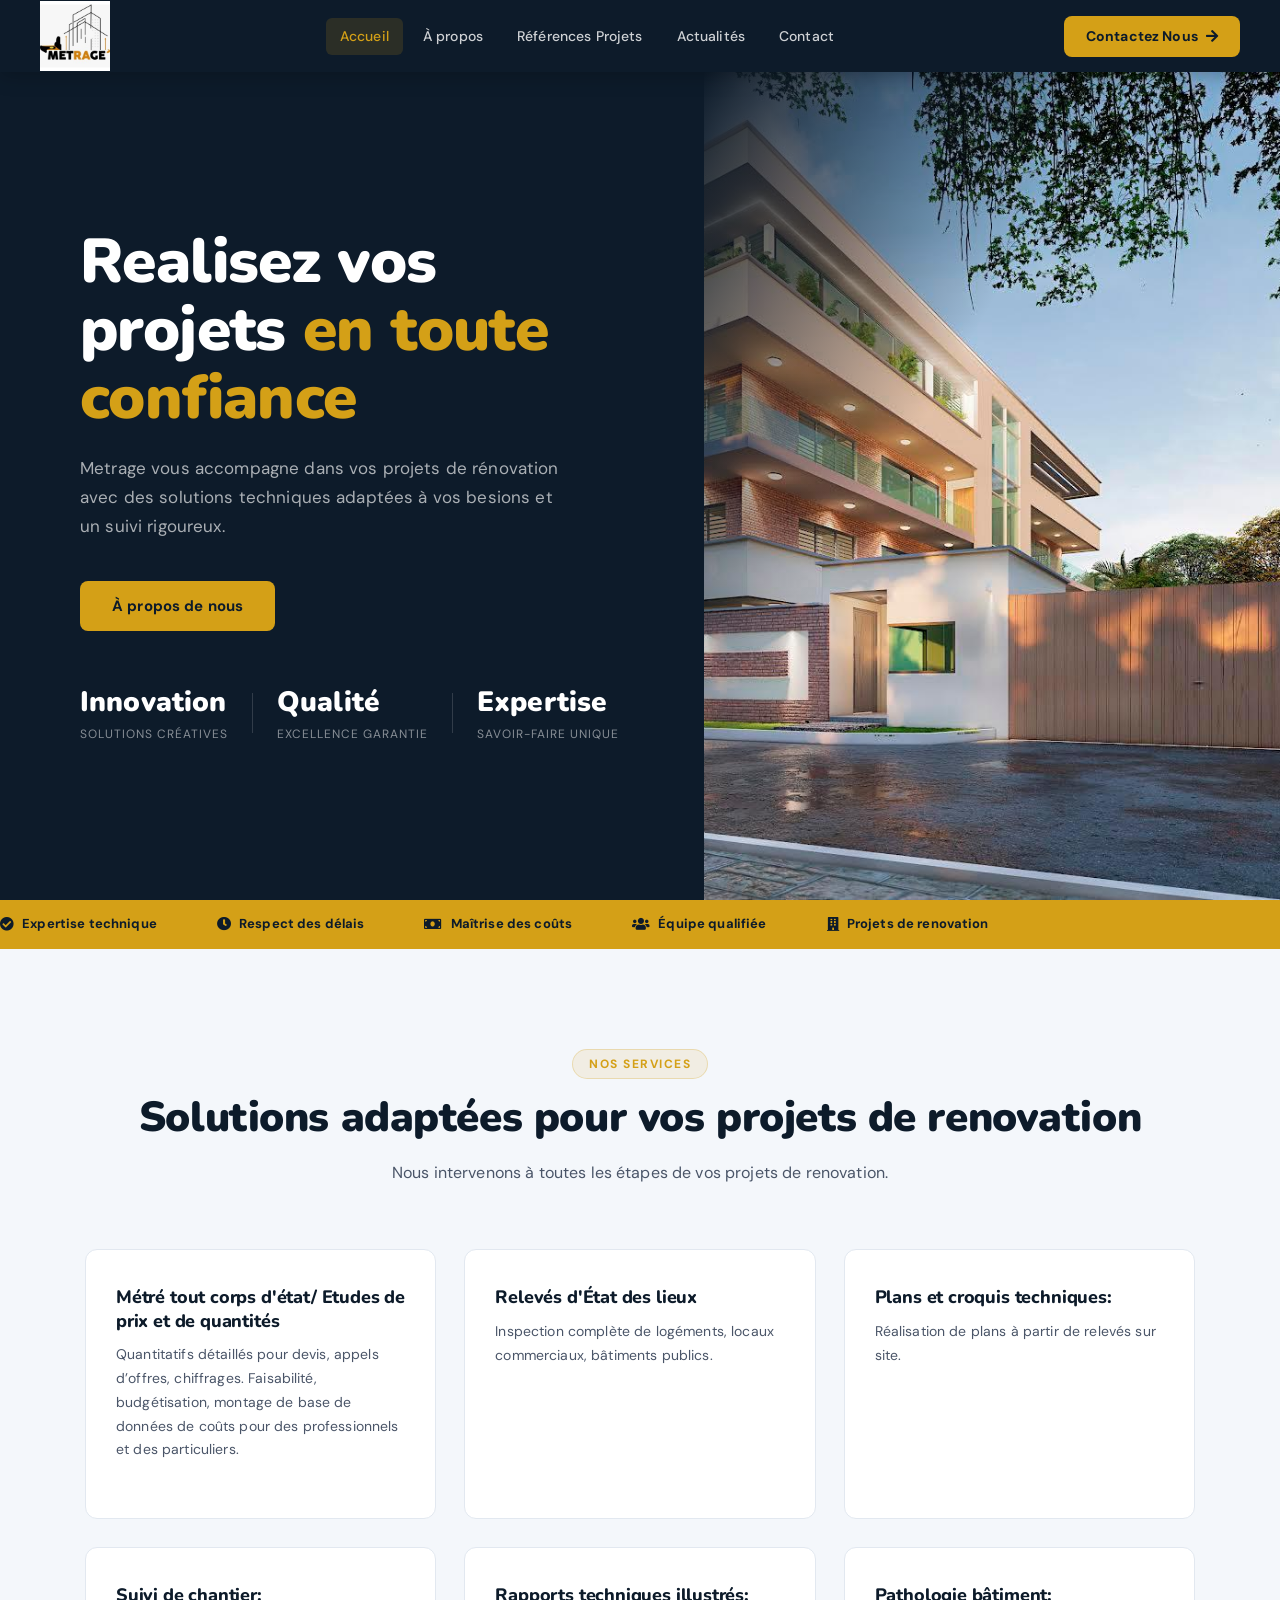
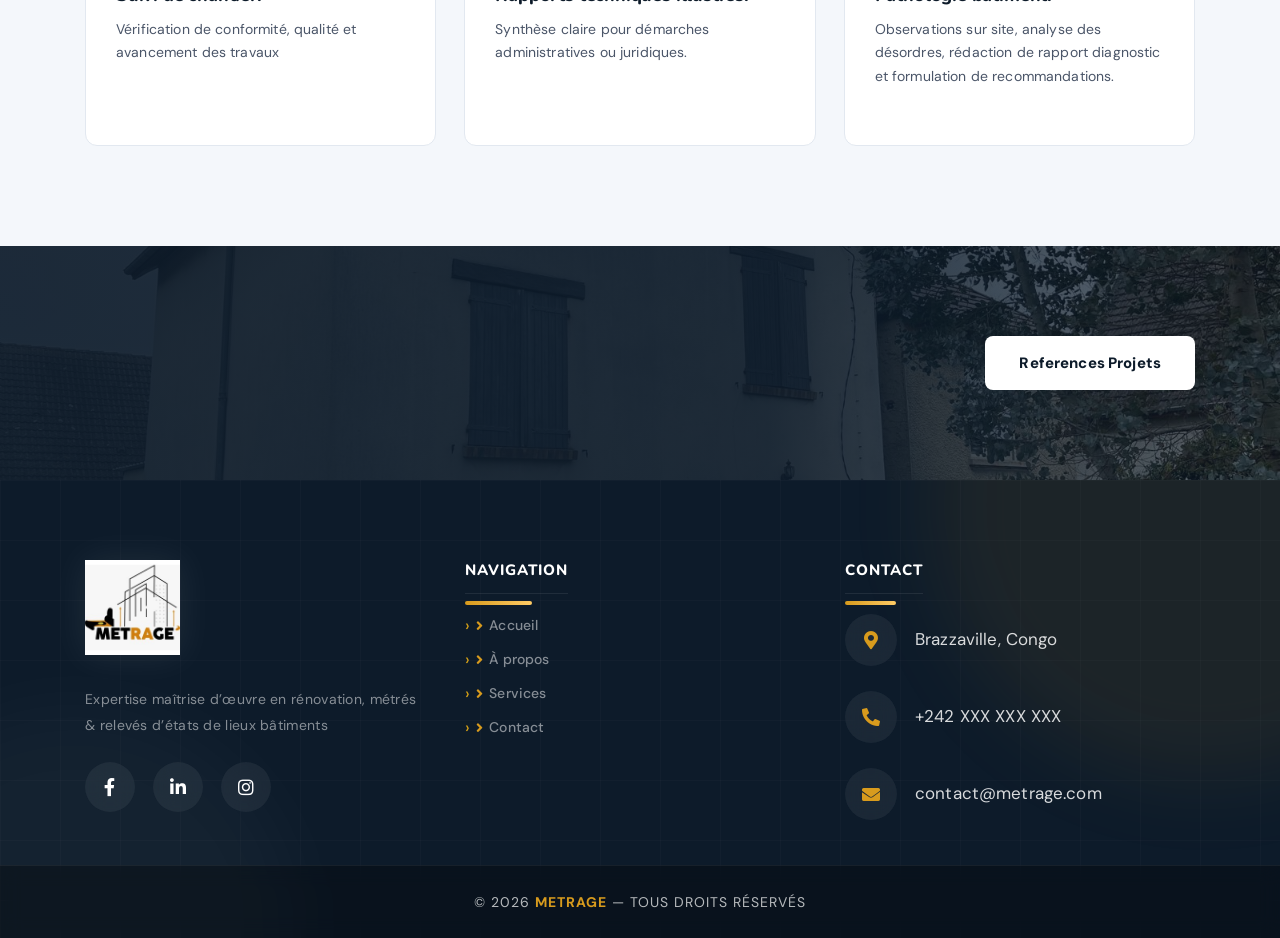
==== index.html @ 5f2d33ec "Version12" ====
<!DOCTYPE html>
<html lang="fr">

<head>
    <meta charset="UTF-8">
    <meta name="description" content="Metrage - Cabinet d'étude BTP spécialisé en construction, métrage et suivi de chantier">
    <meta http-equiv="X-UA-Compatible" content="IE=edge">
    <meta name="viewport" content="width=device-width, initial-scale=1, shrink-to-fit=no">

    <title>Metrage</title>

    <link rel="icon" href="img/bg-img/img7.jpg">
    <link rel="stylesheet" href="style.css">
    <link rel="stylesheet" href="css/custom-override.css">
    <link rel="stylesheet" href="https://cdnjs.cloudflare.com/ajax/libs/font-awesome/5.15.4/css/all.min.css">
</head>

<body>



<header class="ve-header" id="ve-sticky">
    <div class="container-fluid ve-nav-wrap">

       <div class="ve-logo">
            <a href="index.html">
                <img src="img/bg-img/img7.jpg" alt="Metrage Logo" class="ve-logo-img">
            </a>
        </div>

        <nav class="ve-nav">
            <ul>
                <li><a href="index.html" class="active">Accueil</a></li>
                 <li><a href="about.html" >À propos</a></li>
                <li><a href="#">Références Projets</a></li>
                <li><a href="post.html">Actualités</a></li>
                <li><a href="contact.html">Contact</a></li>
            </ul>
        </nav>

        <div class="ve-nav-cta">
            <a href="contact.html" class="ve-cta-btn">Contactez Nous <i class="fa fa-arrow-right"></i></a>
        </div>

        <button class="ve-toggler" id="ve-toggle">
            <span></span><span></span><span></span>
        </button>
    </div>

    <div class="ve-mobile-menu" id="ve-mobile-menu">
        <ul>
            <li><a href="index.html">Accueil</a></li>
            <li><a href="about.html">Entreprise</a></li>
            <!-- <li><a href="services.html">Services</a></li> -->
            <li><a href="#">Références Projets</a></li>
            <li><a href="post.html">Actualités</a></li>
            <li><a href="contact.html">Contact</a></li>
        </ul>
    </div>
</header>

<section class="ve-hero">
    <div class="ve-hero-left">
        <!-- <span class="ve-hero-badge">Plus de 10 ans d’expérience &nbsp;·&nbsp; Projets réalisés avec succès</span> -->
        <h1>Realisez vos projets <span class="ve-highlight">en toute confiance</span></h1>
        <p>Metrage vous accompagne dans vos projets de rénovation avec des solutions techniques adaptées à vos besions et un suivi rigoureux.</p>
        <div class="ve-hero-btns">
            <a href="about.html" class="ve-btn-primary">À propos de nous</a>
            <!-- <a href="about.html" class="ve-btn-ghost">En savoir plus</a> -->
        </div>

        <div class="ve-hero-stats">
            <div class="ve-stat">
                <strong>Innovation</strong>
                <span>Solutions créatives</span>
            </div>
            <div class="ve-stat-divider"></div>
            <div class="ve-stat">
                <strong>Qualité</strong>
                <span>Excellence garantie</span>
            </div>
            <div class="ve-stat-divider"></div>
            <div class="ve-stat">
                <strong>Expertise</strong>
                <span>Savoir-faire unique</span>
            </div>
        </div>
    </div>

    <div class="ve-hero-right">
        <div class="ve-hero-img-main bg-img" style="background-image:url(img/bg-img/img6.jpeg);"></div>
        <!-- <div class="ve-hero-img-accent bg-img" style="background-image:url(img/bg-img/3.jpg);"></div> -->

        <!-- <div class="ve-float-card">
            <i class="fa fa-building"></i>
            <div>
                <strong>+120</strong>
                <span>Chantiers suivis</span>
            </div>
        </div> -->
    </div>
</section>

<div class="ve-trust-bar">
    <div class="ve-trust-inner">
        <span><i class="fa fa-check-circle"></i> Expertise technique</span>
        <span><i class="fa fa-clock-o"></i> Respect des délais</span>
        <span><i class="fa fa-money"></i> Maîtrise des coûts</span>
        <span><i class="fa fa-users"></i> Équipe qualifiée</span>
        <span><i class="fa fa-building"></i> Projets de renovation</span>
        <!-- <span><i class="fa fa-globe"></i> Interventions</span> -->
    </div>
</div>

<section class="ve-section ve-services-section">
    <div class="container">
        <div class="ve-section-header text-center">
            <span class="ve-section-tag">Nos services</span>
            <h2>Solutions adaptées pour vos projets de renovation</h2>
            <p>Nous intervenons à toutes les étapes de vos projets de renovation.</p>
        </div>

        <div class="ve-services-grid">
            <div class="ve-service-card">
                <h4>Métré tout corps d'état/ Etudes de prix et de quantités</h4>
                <p>Quantitatifs détaillés pour devis, appels 
                    d’offres, chiffrages. Faisabilité, budgétisation, montage de 
                    base  de  données  de  coûts  pour  des 
                    professionnels et des particuliers.
                </p>
            </div>
            <div class="ve-service-card">
                <h4>Relevés d'État des lieux</h4>
                <p>Inspection complète de logéments, locaux commerciaux, bâtiments publics.</p>
            </div>
            <div class="ve-service-card">
                <h4>Plans et croquis techniques:</h4>
                <p>Réalisation de plans à partir de relevés sur site.</p>
            </div>
            <div class="ve-service-card">
                <h4>Suivi de chantier:</h4>
                <p>Vérification  de  conformité,  qualité  et avancement des travaux</p>
            </div>
            <div class="ve-service-card">
                <h4>Rapports techniques illustrés:</h4>
                <p>Synthèse claire pour démarches administratives ou juridiques.</p>
            </div>
            <div class="ve-service-card">
                <h4>Pathologie bâtiment:</h4>
                <p>Observations sur site,  analyse des désordres, rédaction de rapport diagnostic et formulation de recommandations.</p>
            </div>
        </div>
    </div>
</section>

<section class="ve-cta-banner bg-img" style="background-image:url(img/bg-img/img5.jpeg);">
    <div class="ve-cta-overlay"></div>
    <div class="container ve-cta-content">
        <div class="row align-items-center">
            <div class="col-12 col-lg-8">
                <!-- <h2>Un projet de construction ou rénovation ?</h2>
                <p>Contactez Metrage pour une étude personnalisée.</p> -->
            </div>
            <div class="col-12 col-lg-4 text-lg-right">
                <a href="#" class="ve-btn-white">References Projets</a>
            </div>
        </div>
    </div>
</section>

<footer class="ve-footer">

    <!-- Decorative Background -->
    <div class="ve-footer-overlay"></div>

    <div class="container">

        <div class="row align-items-start gy-5">

            <!-- LEFT -->
            <div class="col-12 col-lg-4">

                <div class="ve-footer-brand">

                    <img src="img/bg-img/img7.jpg"
                         alt="Metrage Logo"
                         class="ve-footer-logo">

                    <p class="ve-footer-desc">
                        Expertise maîtrise d’œuvre en rénovation, métrés & relevés d’états de lieux bâtiments
                    </p>

                    <div class="ve-social-icons">

                        <a href="https://www.facebook.com/share/1J43cvgSAT/" class="ve-social-icon">
                            <i class="fab fa-facebook-f"></i>
                        </a>

                        <a href="https://www.linkedin.com/company/crealtech/" class="ve-social-icon">
                            <i class="fab fa-linkedin-in"></i>
                        </a>

                        <a href="https://www.instagram.com/metrage_25?igsh=MWU5b2g5MmFzOXdlbw%3D%3D&utm_source=qr" class="ve-social-icon">
                            <i class="fab fa-instagram"></i>
                        </a>

                    </div>

                </div>

            </div>

            <!-- CENTER -->
            <div class="col-12 col-lg-4">

                <h4 class="ve-footer-title">
                    Navigation
                </h4>

                <ul class="ve-footer-links">

                    <li>
                        <a href="index.html">
                            <i class="fas fa-angle-right"></i>
                            Accueil
                        </a>
                    </li>

                    <li>
                        <a href="about.html">
                            <i class="fas fa-angle-right"></i>
                            À propos
                        </a>
                    </li>

                    <li>
                        <a href="services.html">
                            <i class="fas fa-angle-right"></i>
                            Services
                        </a>
                    </li>

                    <li>
                        <a href="contact.html">
                            <i class="fas fa-angle-right"></i>
                            Contact
                        </a>
                    </li>

                </ul>

            </div>

            <!-- RIGHT -->
            <div class="col-12 col-lg-4">

                <h4 class="ve-footer-title">
                    Contact
                </h4>

                <ul class="ve-contact-list">

                    <li>
                        <div class="ve-contact-icon">
                            <i class="fas fa-map-marker-alt"></i>
                        </div>

                        <span>
                            Brazzaville, Congo
                        </span>
                    </li>

                    <li>
                        <div class="ve-contact-icon">
                            <i class="fas fa-phone-alt"></i>
                        </div>

                        <span>
                            +242 XXX XXX XXX
                        </span>
                    </li>

                    <li>
                        <div class="ve-contact-icon">
                            <i class="fas fa-envelope"></i>
                        </div>

                        <span>
                            contact@metrage.com
                        </span>
                    </li>

                </ul>

            </div>

        </div>

    </div>

    <!-- Bottom -->
    <div class="ve-footer-bottom">

        <div class="container">

            <p>
                © 2026 <span>METRAGE</span> — Tous droits réservés
            </p>

        </div>

    </div>

</footer>

<script src="js/jquery/jquery-2.2.4.min.js"></script>
<script src="js/bootstrap/popper.min.js"></script>
<script src="js/bootstrap/bootstrap.min.js"></script>
<script src="js/plugins/plugins.js"></script>
<script src="js/active.js"></script>
<script src="js/vaultedge.js"></script>

</body>
</html>
---- style.css ----
/* [Core Stylesheet - 1.0] */
/* :: 1.0 Import Fonts */
@import url("https://fonts.googleapis.com/css2?family=Raleway:wght@300;400;500;600;700&family=Source+Sans+3:wght@300;400;600;700&display=swap");
/* :: 2.0 Import All CSS */
@import url(css/bootstrap.min.css);
@import url(css/classy-nav.css);
@import url(css/owl.carousel.min.css);
@import url(css/animate.css);
@import url(css/font-awesome.min.css);
@import url(css/credit-icon.css);
/* :: 3.0 Base CSS */
* {
  margin: 0;
  padding: 0; }

body {
  font-family: "Source Sans 3", sans-serif;
  font-size: 14px; }

h1,
h2,
h3,
h4,
h5,
h6 {
  font-family: "Raleway", sans-serif;
  color: #000000;
  line-height: 1.3;
  font-weight: 700; }

p {
  color: #838383;
  font-size: 15px;
  line-height: 2;
  font-weight: 400; }

a,
a:hover,
a:focus {
  -webkit-transition-duration: 500ms;
  transition-duration: 500ms;
  text-decoration: none;
  outline: 0 solid transparent;
  color: #000000;
  font-weight: 700;
  font-size: 16px; }

ul,
ol {
  margin: 0; }
  ul li,
  ol li {
    list-style: none; }

img {
  height: auto;
  max-width: 100%; }

/* :: 3.1.0 Spacing */
.mt-15 {
  margin-top: 15px !important; }

.mt-30 {
  margin-top: 30px !important; }

.mt-50 {
  margin-top: 50px !important; }

.mt-70 {
  margin-top: 70px !important; }

.mt-100 {
  margin-top: 100px !important; }

.mb-15 {
  margin-bottom: 15px !important; }

.mb-30 {
  margin-bottom: 30px !important; }

.mb-50 {
  margin-bottom: 50px !important; }

.mb-70 {
  margin-bottom: 70px !important; }

.mb-100 {
  margin-bottom: 100px !important; }

.ml-15 {
  margin-left: 15px !important; }

.ml-30 {
  margin-left: 30px !important; }

.ml-50 {
  margin-left: 50px !important; }

.mr-15 {
  margin-right: 15px !important; }

.mr-30 {
  margin-right: 30px !important; }

.mr-50 {
  margin-right: 50px !important; }

/* :: 3.2.0 Height */
.height-400 {
  height: 400px !important; }

.height-500 {
  height: 500px !important; }

.height-600 {
  height: 600px !important; }

.height-700 {
  height: 700px !important; }

.height-800 {
  height: 800px !important; }

/* :: 3.3.0 Section Padding */
.section-padding-100 {
  padding-top: 100px;
  padding-bottom: 100px; }

.section-padding-100-0 {
  padding-top: 100px;
  padding-bottom: 0; }

.section-padding-0-100 {
  padding-top: 0;
  padding-bottom: 100px; }

.section-padding-100-70 {
  padding-top: 100px;
  padding-bottom: 70px; }

/* :: 3.4.0 Preloader */
.preloader {
  background-color: #1b3a6b;
  width: 100%;
  height: 100%;
  position: fixed;
  top: 0;
  left: 0;
  right: 0;
  z-index: 99999; }
  .preloader .lds-ellipsis {
    display: inline-block;
    position: relative;
    width: 64px;
    height: 64px; }
    .preloader .lds-ellipsis div {
      position: absolute;
      top: 27px;
      width: 11px;
      height: 11px;
      border-radius: 50%;
      background: #0e9c7f;
      animation-timing-function: cubic-bezier(0, 1, 1, 0); }
      .preloader .lds-ellipsis div:nth-child(1) {
        left: 6px;
        -webkit-animation: lds-ellipsis1 0.6s infinite;
        animation: lds-ellipsis1 0.6s infinite; }
      .preloader .lds-ellipsis div:nth-child(2) {
        left: 6px;
        -webkit-animation: lds-ellipsis2 0.6s infinite;
        animation: lds-ellipsis2 0.6s infinite; }
      .preloader .lds-ellipsis div:nth-child(3) {
        left: 26px;
        -webkit-animation: lds-ellipsis2 0.6s infinite;
        animation: lds-ellipsis2 0.6s infinite; }
      .preloader .lds-ellipsis div:nth-child(4) {
        left: 45px;
        -webkit-animation: lds-ellipsis3 0.6s infinite;
        animation: lds-ellipsis3 0.6s infinite; }

@-webkit-keyframes lds-ellipsis1 {
  0% {
    -webkit-transform: scale(0);
    transform: scale(0); }
  100% {
    -webkit-transform: scale(1);
    transform: scale(1); } }
@keyframes lds-ellipsis1 {
  0% {
    -webkit-transform: scale(0);
    transform: scale(0); }
  100% {
    -webkit-transform: scale(1);
    transform: scale(1); } }
@-webkit-keyframes lds-ellipsis3 {
  0% {
    -webkit-transform: scale(1);
    transform: scale(1); }
  100% {
    -webkit-transform: scale(0);
    transform: scale(0); } }
@keyframes lds-ellipsis3 {
  0% {
    -webkit-transform: scale(1);
    transform: scale(1); }
  100% {
    -webkit-transform: scale(0);
    transform: scale(0); } }
@-webkit-keyframes lds-ellipsis2 {
  0% {
    -webkit-transform: translate(0, 0);
    transform: translate(0, 0); }
  100% {
    -webkit-transform: translate(19px, 0);
    transform: translate(19px, 0); } }
@keyframes lds-ellipsis2 {
  0% {
    -webkit-transform: translate(0, 0);
    transform: translate(0, 0); }
  100% {
    -webkit-transform: translate(19px, 0);
    transform: translate(19px, 0); } }
/* :: 3.5.0 Miscellaneous */
.jarallax {
  position: relative;
  z-index: 0; }

.jarallax > .jarallax-img {
  position: absolute;
  object-fit: cover;
  font-family: 'object-fit: cover;';
  top: 0;
  left: 0;
  width: 100%;
  height: 100%;
  z-index: -1; }

.section-heading {
  position: relative;
  z-index: 1;
  margin-bottom: 30px; }
  .section-heading .line {
    width: 25px;
    height: 5px;
    border-radius: 3px;
    background-color: #0e9c7f;
    margin-bottom: 20px; }
  .section-heading p {
    font-size: 12px;
    margin-bottom: 0;
    letter-spacing: 2px;
    color: #a5a5a5;
    text-transform: uppercase; }
  .section-heading h2 {
    font-size: 36px;
    color: #212121;
    font-weight: 700;
    margin-bottom: 0; }
    @media only screen and (min-width: 992px) and (max-width: 1199px) {
      .section-heading h2 {
        font-size: 28px; } }
    @media only screen and (min-width: 768px) and (max-width: 991px) {
      .section-heading h2 {
        font-size: 24px; } }
    @media only screen and (max-width: 767px) {
      .section-heading h2 {
        font-size: 24px; } }
  .section-heading.white .line {
    background-color: #ffffff; }
  .section-heading.white p,
  .section-heading.white h2 {
    color: #ffffff; }
  .section-heading.text-center .line {
    margin-left: auto;
    margin-right: auto; }

.box-shadow {
  position: relative;
  z-index: 1; }
  .box-shadow:hover {
    box-shadow: 0 0 24px rgba(0, 0, 0, 0.2); }

.tooltip-inner {
  background-color: #0e9c7f;
  box-shadow: 0 0 24px rgba(0, 0, 0, 0.2); }

.tooltip .arrow::before {
  border-bottom-color: #0e9c7f; }

.bg-img {
  background-position: center center;
  background-size: cover;
  background-repeat: no-repeat; }

.bg-white {
  background-color: #ffffff !important; }

.bg-dark {
  background-color: #000000 !important; }

.bg-transparent {
  background-color: transparent !important; }

.bg-gray {
  background-color: #f5f7fa; }

.font-bold {
  font-weight: 700; }

.font-light {
  font-weight: 300; }

.bg-overlay {
  position: relative;
  z-index: 2;
  background-position: center center;
  background-size: cover; }
  .bg-overlay::after {
    background-color: rgba(0, 0, 0, 0.61);
    position: absolute;
    z-index: -1;
    top: 0;
    left: 0;
    width: 100%;
    height: 100%;
    content: ""; }

.bg-fixed {
  background-attachment: fixed !important; }

/* :: 3.6.0 ScrollUp */
#scrollUp {
  background-color: #1b3a6b;
  border-radius: 5px 0 0 5px;
  bottom: 70px;
  color: #ffffff;
  font-size: 10px;
  padding: 12px 0;
  height: 60px;
  line-height: 1.5;
  right: 0;
  text-align: center;
  width: 35px;
  -webkit-transition-duration: 500ms;
  transition-duration: 500ms;
  font-weight: 700;
  box-shadow: 0 1px 5px 2px rgba(0, 0, 0, 0.15);
  text-transform: uppercase; }
  #scrollUp i {
    font-size: 18px;
    display: block; }
  #scrollUp:hover {
    background-color: #0e9c7f;
    color: #ffffff; }

/* :: 3.7.0 Credit Button */
.credit-btn {
  -webkit-transition-duration: 500ms;
  transition-duration: 500ms;
  background-color: #0e9c7f;
  position: relative;
  z-index: 1;
  display: inline-block;
  min-width: 175px;
  height: 48px;
  color: #ffffff;
  border-radius: 5px;
  padding: 0 30px;
  font-size: 14px;
  line-height: 48px;
  font-weight: 700;
  text-transform: uppercase; }
  .credit-btn:hover, .credit-btn:focus {
    font-size: 14px;
    font-weight: 700;
    background-color: #1b3a6b;
    color: #ffffff; }
  .credit-btn.btn-2 {
    background-color: #1b3a6b;
    color: #ffffff; }
    .credit-btn.btn-2:hover, .credit-btn.btn-2:focus {
      background-color: #0e9c7f;
      color: #ffffff; }
  .credit-btn.btn-3 {
    background-color: transparent;
    color: #1b3a6b;
    border: 2px solid #1b3a6b;
    line-height: 44px; }
    .credit-btn.btn-3:hover, .credit-btn.btn-3:focus {
      border: 2px solid #1b3a6b;
      background-color: #1b3a6b;
      color: #ffffff; }

/* :: 4.0 Header Area CSS */
.header-area {
  position: relative;
  z-index: 1000;
  width: 100%; }
  .header-area .top-header-area {
    position: relative;
    z-index: 1;
    width: 100%;
    height: 80px;
    background-color: #eef1f7; }
    .header-area .top-header-area .top-contact-info {
      position: relative;
      z-index: 1; }
      .header-area .top-header-area .top-contact-info a {
        display: inline-block;
        color: #838383;
        font-size: 14px;
        margin-bottom: 0;
        display: -webkit-box;
        display: -ms-flexbox;
        display: flex;
        -webkit-box-align: center;
        -ms-flex-align: center;
        -ms-grid-row-align: center;
        align-items: center;
        font-weight: 600; }
        .header-area .top-header-area .top-contact-info a img {
          margin-right: 10px; }
        @media only screen and (max-width: 767px) {
          .header-area .top-header-area .top-contact-info a span {
            display: none; } }
        .header-area .top-header-area .top-contact-info a:first-child {
          margin-right: 30px; }
        .header-area .top-header-area .top-contact-info a:hover, .header-area .top-header-area .top-contact-info a:focus {
          color: #1b3a6b; }
        @media only screen and (min-width: 768px) and (max-width: 991px) {
          .header-area .top-header-area .top-contact-info a {
            font-size: 13px; } }
  .header-area .credit-main-menu {
    position: relative;
    width: 100%;
    z-index: 1;
    background-color: #0e9c7f; }
    .header-area .credit-main-menu::after {
      width: 50%;
      height: 100%;
      background-color: #1b3a6b;
      position: absolute;
      top: 0;
      left: 0;
      content: '';
      z-index: 1; }
    .header-area .credit-main-menu .classy-nav-container {
      background-color: transparent; }
    .header-area .credit-main-menu .classy-navbar {
      height: 85px;
      padding: 0;
      background-color: #1b3a6b; }
      @media only screen and (max-width: 767px) {
        .header-area .credit-main-menu .classy-navbar {
          height: 70px; } }
      .header-area .credit-main-menu .classy-navbar .classynav ul li a {
        font-weight: 600;
        text-transform: capitalize;
        font-size: 15px;
        padding: 0 15px;
        color: #ffffff; }
        .header-area .credit-main-menu .classy-navbar .classynav ul li a:hover, .header-area .credit-main-menu .classy-navbar .classynav ul li a:focus {
          color: #0e9c7f; }
        @media only screen and (min-width: 992px) and (max-width: 1199px) {
          .header-area .credit-main-menu .classy-navbar .classynav ul li a {
            font-size: 14px; } }
        @media only screen and (min-width: 768px) and (max-width: 991px) {
          .header-area .credit-main-menu .classy-navbar .classynav ul li a {
            color: #1b3a6b; } }
        @media only screen and (max-width: 767px) {
          .header-area .credit-main-menu .classy-navbar .classynav ul li a {
            color: #1b3a6b; } }
      .header-area .credit-main-menu .classy-navbar .classynav > ul > li:first-child a {
        padding-left: 0; }
        @media only screen and (min-width: 768px) and (max-width: 991px) {
          .header-area .credit-main-menu .classy-navbar .classynav > ul > li:first-child a {
            padding-left: 15px; } }
        @media only screen and (max-width: 767px) {
          .header-area .credit-main-menu .classy-navbar .classynav > ul > li:first-child a {
            padding-left: 15px; } }
      .header-area .credit-main-menu .classy-navbar .classynav ul li.megamenu-item > a::after,
      .header-area .credit-main-menu .classy-navbar .classynav ul li.has-down > a::after {
        color: #ffffff; }
        @media only screen and (min-width: 768px) and (max-width: 991px) {
          .header-area .credit-main-menu .classy-navbar .classynav ul li.megamenu-item > a::after,
          .header-area .credit-main-menu .classy-navbar .classynav ul li.has-down > a::after {
            color: #1b3a6b; } }
        @media only screen and (max-width: 767px) {
          .header-area .credit-main-menu .classy-navbar .classynav ul li.megamenu-item > a::after,
          .header-area .credit-main-menu .classy-navbar .classynav ul li.has-down > a::after {
            color: #1b3a6b; } }
      .header-area .credit-main-menu .classy-navbar .classynav ul li ul li a {
        color: #1b3a6b;
        font-size: 14px; }
      .header-area .credit-main-menu .classy-navbar .contact {
        position: relative;
        z-index: 1;
        padding-left: 50px;
        height: 100%;
        overflow-y: hidden;
        overflow-x: hidden; }
        .header-area .credit-main-menu .classy-navbar .contact::before {
          width: 100%;
          height: 200%;
          content: '';
          position: absolute;
          top: 42%;
          left: 0;
          z-index: -1;
          background-color: #0e9c7f;
          -webkit-transform: rotate(30deg);
          transform: rotate(30deg); }
        .header-area .credit-main-menu .classy-navbar .contact::after {
          width: 1000%;
          height: 100%;
          content: '';
          position: absolute;
          top: 0;
          left: 62px;
          z-index: -1;
          background-color: #0e9c7f; }
        .header-area .credit-main-menu .classy-navbar .contact a {
          display: inline-block;
          font-size: 24px;
          color: #1b3a6b;
          font-weight: 700;
          line-height: 85px; }
          .header-area .credit-main-menu .classy-navbar .contact a:hover {
            color: #ffffff; }
          @media only screen and (min-width: 992px) and (max-width: 1199px) {
            .header-area .credit-main-menu .classy-navbar .contact a {
              font-size: 20px; } }
          @media only screen and (min-width: 768px) and (max-width: 991px) {
            .header-area .credit-main-menu .classy-navbar .contact a {
              font-size: 18px; } }
          @media only screen and (max-width: 767px) {
            .header-area .credit-main-menu .classy-navbar .contact a {
              font-size: 14px;
              line-height: 70px; } }
  .header-area .is-sticky .credit-main-menu {
    box-shadow: 0 7px 40px 0 rgba(0, 0, 0, 0.3); }

/* :: 5.0 Hero Area CSS */
.hero-area {
  position: relative;
  z-index: 1; }
  .hero-area .owl-dots {
    display: -webkit-box;
    display: -ms-flexbox;
    display: flex;
    -webkit-box-pack: center;
    -ms-flex-pack: center;
    justify-content: center;
    position: absolute;
    width: 100%;
    z-index: 100;
    bottom: 30px;
    left: 0;
    right: 0; }
    .hero-area .owl-dots .owl-dot {
      width: 8px;
      height: 8px;
      background-color: #d2d2d2;
      border-radius: 50%;
      margin: 0 6px; }
      .hero-area .owl-dots .owl-dot.active {
        background-color: #0e9c7f; }
  .hero-area .owl-prev,
  .hero-area .owl-next {
    position: absolute;
    width: 46px;
    height: 46px;
    border-radius: 50%;
    top: 50%;
    margin-top: -23px;
    font-size: 18px;
    color: #ffffff;
    background-color: #1b3a6b;
    left: 20px;
    text-align: center;
    -webkit-transition-duration: 500ms;
    transition-duration: 500ms;
    line-height: 46px;
    opacity: 0;
    visibility: hidden; }
    @media only screen and (max-width: 767px) {
      .hero-area .owl-prev,
      .hero-area .owl-next {
        left: 10px; } }
    .hero-area .owl-prev:hover,
    .hero-area .owl-next:hover {
      background-color: #0e9c7f;
      color: #ffffff; }
  .hero-area .owl-next {
    left: auto;
    right: 20px; }
    @media only screen and (max-width: 767px) {
      .hero-area .owl-next {
        right: 10px; } }
  .hero-area:hover .owl-next,
  .hero-area:hover .owl-prev {
    opacity: 1;
    visibility: visible; }

.single-slide {
  position: relative;
  z-index: 99;
  width: 100%;
  height: 760px;
  background-color: #ffffff;
  overflow: hidden; }
  @media only screen and (min-width: 992px) and (max-width: 1199px) {
    .single-slide {
      height: 600px; } }
  @media only screen and (min-width: 768px) and (max-width: 991px) {
    .single-slide {
      height: 600px; } }
  @media only screen and (max-width: 767px) {
    .single-slide {
      height: 600px; } }
  .single-slide .slide-bg-img {
    position: absolute;
    width: 100%;
    height: 100%;
    z-index: -12;
    top: 0;
    left: 0;
    right: 0;
    bottom: 0;
    -webkit-animation: slide-bg linear 10000ms infinite;
    animation: slide-bg linear 10000ms infinite; }
  .single-slide .slide-du-indicator {
    position: absolute;
    z-index: 10;
    width: 0;
    height: 2px;
    background-color: #0e9c7f;
    left: 0;
    bottom: 0;
    -webkit-animation: slide-du-indicator linear 10000ms infinite;
    animation: slide-du-indicator linear 10000ms infinite; }
  .single-slide .welcome-text {
    position: relative;
    z-index: 1; }
    .single-slide .welcome-text h6 {
      font-size: 18px;
      font-weight: 400;
      color: #ffffff;
      margin-bottom: 15px; }
    .single-slide .welcome-text h2 {
      font-size: 70px;
      color: #ffffff;
      font-weight: 600;
      margin-bottom: 10px;
      text-transform: uppercase; }
      .single-slide .welcome-text h2 span {
        color: #0e9c7f; }
      @media only screen and (min-width: 992px) and (max-width: 1199px) {
        .single-slide .welcome-text h2 {
          font-size: 48px; } }
      @media only screen and (min-width: 768px) and (max-width: 991px) {
        .single-slide .welcome-text h2 {
          font-size: 42px; } }
      @media only screen and (max-width: 767px) {
        .single-slide .welcome-text h2 {
          font-size: 24px; } }
    .single-slide .welcome-text p {
      font-size: 16px;
      color: #ffffff; }

@-webkit-keyframes slide-du-indicator {
  0% {
    width: 0; }
  100% {
    width: 100%; } }
@keyframes slide-du-indicator {
  0% {
    width: 0; }
  100% {
    width: 100%; } }
@-webkit-keyframes slide-bg {
  0% {
    -webkit-transform: scale(1.3);
    transform: scale(1.3); }
  100% {
    -webkit-transform: scale(1);
    transform: scale(1); } }
@keyframes slide-bg {
  0% {
    -webkit-transform: scale(1.3);
    transform: scale(1.3); }
  100% {
    -webkit-transform: scale(1);
    transform: scale(1); } }
/* :: 6.0 Features Area CSS */
.single-features-area {
  position: relative;
  z-index: 1; }
  .single-features-area h6 {
    font-size: 18px;
    color: #6e6e6e;
    margin-bottom: 0;
    font-family: "Source Sans 3", sans-serif;
    font-weight: 600;
    line-height: 1.8; }
  .single-features-area img {
    margin-bottom: 15px; }
  .single-features-area h5 {
    font-size: 18px;
    margin-bottom: 0;
    -webkit-transition-duration: 500ms;
    transition-duration: 500ms; }
    @media only screen and (min-width: 992px) and (max-width: 1199px) {
      .single-features-area h5 {
        font-size: 15px; } }
  .single-features-area:hover h5 {
    color: #0e9c7f; }

/* :: 7.0 Special Feature CSS */
.special-feature-area {
  position: relative;
  z-index: 1; }
  .special-feature-area .special-feature-content {
    -webkit-box-flex: 0;
    -ms-flex: 0 0 50%;
    flex: 0 0 50%;
    max-width: 50%;
    width: 50%;
    background-color: #0e9c7f; }
    @media only screen and (max-width: 767px) {
      .special-feature-area .special-feature-content {
        -webkit-box-flex: 0;
        -ms-flex: 0 0 100%;
        flex: 0 0 100%;
        max-width: 100%;
        width: 100%; } }
    .special-feature-area .special-feature-content .feature-text {
      position: relative;
      z-index: 1;
      max-width: 555px;
      margin-left: auto;
      padding-right: 70px; }
      .special-feature-area .special-feature-content .feature-text h6 {
        color: #ffffff;
        line-height: 1.7;
        margin-bottom: 50px;
        font-weight: 600; }
        @media only screen and (min-width: 768px) and (max-width: 991px) {
          .special-feature-area .special-feature-content .feature-text h6 {
            font-size: 14px; } }
        @media only screen and (max-width: 767px) {
          .special-feature-area .special-feature-content .feature-text h6 {
            font-size: 14px; } }
      @media only screen and (min-width: 992px) and (max-width: 1199px) {
        .special-feature-area .special-feature-content .feature-text {
          max-width: 465px;
          padding-right: 40px; } }
      @media only screen and (min-width: 768px) and (max-width: 991px) {
        .special-feature-area .special-feature-content .feature-text {
          max-width: 350px;
          padding-right: 20px; } }
      @media only screen and (max-width: 767px) {
        .special-feature-area .special-feature-content .feature-text {
          max-width: 100%;
          padding-right: 15px;
          padding-left: 15px; } }
  .special-feature-area .special-feature-thumbnail {
    -webkit-box-flex: 0;
    -ms-flex: 0 0 50%;
    flex: 0 0 50%;
    max-width: 50%;
    width: 50%; }
    @media only screen and (max-width: 767px) {
      .special-feature-area .special-feature-thumbnail {
        -webkit-box-flex: 0;
        -ms-flex: 0 0 100%;
        flex: 0 0 100%;
        max-width: 100%;
        width: 100%;
        height: 250px; } }
  .special-feature-area.style-2 .special-feature-content {
    background-color: #1b3a6b; }
    .special-feature-area.style-2 .special-feature-content .feature-text {
      margin-left: 0;
      margin-right: auto;
      padding-right: 0;
      padding-left: 70px; }
      @media only screen and (min-width: 992px) and (max-width: 1199px) {
        .special-feature-area.style-2 .special-feature-content .feature-text {
          padding-left: 40px; } }
      @media only screen and (min-width: 768px) and (max-width: 991px) {
        .special-feature-area.style-2 .special-feature-content .feature-text {
          padding-left: 20px; } }
      @media only screen and (max-width: 767px) {
        .special-feature-area.style-2 .special-feature-content .feature-text {
          padding-left: 15px;
          padding-right: 15px; } }

/* :: 8.0 CTA Area CSS */
.cta-area {
  position: relative;
  z-index: 1; }
  .cta-area .cta-thumbnail {
    -webkit-box-flex: 0;
    -ms-flex: 0 0 50%;
    flex: 0 0 50%;
    max-width: 50%;
    width: 50%; }
    @media only screen and (min-width: 768px) and (max-width: 991px) {
      .cta-area .cta-thumbnail {
        -webkit-box-flex: 0;
        -ms-flex: 0 0 100%;
        flex: 0 0 100%;
        max-width: 100%;
        width: 100%;
        height: 400px; } }
    @media only screen and (max-width: 767px) {
      .cta-area .cta-thumbnail {
        -webkit-box-flex: 0;
        -ms-flex: 0 0 100%;
        flex: 0 0 100%;
        max-width: 100%;
        width: 100%;
        height: 280px; } }
  .cta-area .cta-content {
    position: relative;
    z-index: 1;
    padding: 100px 5%;
    -webkit-box-flex: 0;
    -ms-flex: 0 0 50%;
    flex: 0 0 50%;
    max-width: 50%;
    width: 50%;
    background-color: #0e9c7f; }
    @media only screen and (min-width: 768px) and (max-width: 991px) {
      .cta-area .cta-content {
        -webkit-box-flex: 0;
        -ms-flex: 0 0 100%;
        flex: 0 0 100%;
        max-width: 100%;
        width: 100%; } }
    @media only screen and (max-width: 767px) {
      .cta-area .cta-content {
        -webkit-box-flex: 0;
        -ms-flex: 0 0 100%;
        flex: 0 0 100%;
        max-width: 100%;
        width: 100%; } }
    .cta-area .cta-content h6 {
      color: #ffffff;
      font-weight: 600;
      font-family: "Source Sans 3", sans-serif;
      line-height: 1.8; }
    .cta-area .cta-content .single-skils-area .skills-text span {
      color: #ffffff;
      font-size: 18px;
      font-weight: 700; }
    .cta-area .cta-content .single-skils-area p {
      margin-bottom: 0;
      font-family: "Source Sans 3", sans-serif;
      letter-spacing: 2px;
      color: #ffffff;
      text-transform: uppercase; }

.cta-2-area {
  position: relative;
  z-index: 1;
  background-color: #1b3a6b;
  padding-top: 50px; }
  .cta-2-area .cta-content .cta-text {
    position: relative;
    z-index: 1;
    margin-bottom: 50px; }
    .cta-2-area .cta-content .cta-text h4 {
      color: #ffffff;
      font-family: "Source Sans 3", sans-serif;
      margin-bottom: 0;
      font-weight: 600; }
      @media only screen and (min-width: 768px) and (max-width: 991px) {
        .cta-2-area .cta-content .cta-text h4 {
          font-size: 18px; } }
    .cta-2-area .cta-content .cta-text p {
      color: #ffffff;
      font-size: 14px;
      margin-bottom: 0; }
    @media only screen and (max-width: 767px) {
      .cta-2-area .cta-content .cta-text {
        -webkit-box-flex: 0;
        -ms-flex: 0 0 100%;
        flex: 0 0 100%;
        max-width: 100%;
        width: 100%; } }
  .cta-2-area .cta-content .cta-btn {
    position: relative;
    z-index: 1;
    margin-bottom: 50px; }
    @media only screen and (max-width: 767px) {
      .cta-2-area .cta-content .cta-btn {
        -webkit-box-flex: 0;
        -ms-flex: 0 0 100%;
        flex: 0 0 100%;
        max-width: 100%;
        width: 100%; } }

.contact--area .section-heading h2,
.news--area .section-heading h2 {
  font-size: 24px; }

.news--area {
  position: relative;
  z-index: 1; }

.single-news-area {
  position: relative;
  z-index: 1;
  margin-bottom: 15px; }
  .single-news-area:last-child {
    margin-bottom: 0; }
  .single-news-area .news-thumbnail {
    -webkit-box-flex: 0;
    -ms-flex: 0 0 37%;
    flex: 0 0 37%;
    max-width: 37%;
    width: 37%; }
  .single-news-area .news-content {
    -webkit-box-flex: 0;
    -ms-flex: 0 0 63%;
    flex: 0 0 63%;
    max-width: 63%;
    width: 63%;
    padding-left: 15px; }
    .single-news-area .news-content span {
      font-size: 10px;
      color: #ffffff;
      background-color: #0e9c7f;
      padding: 3px 15px;
      border-radius: 30px;
      display: inline-block;
      margin-bottom: 5px; }
    .single-news-area .news-content a {
      display: block;
      font-weight: 400;
      font-size: 16px;
      margin-bottom: 0; }
      .single-news-area .news-content a:hover, .single-news-area .news-content a:focus {
        color: #0e9c7f; }
    .single-news-area .news-content .news-meta a {
      position: relative;
      z-index: 1;
      display: inline-block;
      font-size: 12px;
      color: #838383;
      font-weight: 600;
      margin-bottom: 0;
      line-height: 1; }
      .single-news-area .news-content .news-meta a img {
        margin-right: 5px; }
      .single-news-area .news-content .news-meta a:last-child {
        margin-left: 31px; }
        .single-news-area .news-content .news-meta a:last-child::after {
          content: '|';
          position: absolute;
          top: 0;
          left: -20px;
          z-index: 1; }
      .single-news-area .news-content .news-meta a:hover, .single-news-area .news-content .news-meta a:focus {
        color: #0e9c7f; }
      @media only screen and (min-width: 992px) and (max-width: 1199px) {
        .single-news-area .news-content .news-meta a {
          font-size: 10px; } }
      @media only screen and (max-width: 767px) {
        .single-news-area .news-content .news-meta a {
          font-size: 10px; } }

.contact--area {
  position: relative;
  z-index: 1; }
  .contact--area .contact-content {
    padding: 55px 45px;
    background-color: #ffffff;
    border: 1px solid #afbace; }
    @media only screen and (min-width: 992px) and (max-width: 1199px) {
      .contact--area .contact-content {
        padding: 30px; } }
    @media only screen and (max-width: 767px) {
      .contact--area .contact-content {
        padding: 20px; } }
    .contact--area .contact-content .single-contact-content {
      position: relative;
      z-index: 1;
      margin-bottom: 45px; }
      .contact--area .contact-content .single-contact-content:last-child {
        margin-bottom: 0; }
      .contact--area .contact-content .single-contact-content .icon {
        -webkit-box-flex: 0;
        -ms-flex: 0 0 48px;
        flex: 0 0 48px;
        max-width: 48px;
        width: 48px;
        height: 48px;
        line-height: 48px;
        color: #ffffff;
        text-align: center;
        margin-right: 15px;
        background-color: #0e9c7f; }
      .contact--area .contact-content .single-contact-content .text p {
        font-weight: 600;
        color: #212121;
        margin-bottom: 0; }
        @media only screen and (min-width: 992px) and (max-width: 1199px) {
          .contact--area .contact-content .single-contact-content .text p {
            font-size: 12px; } }
        @media only screen and (max-width: 767px) {
          .contact--area .contact-content .single-contact-content .text p {
            font-size: 12px; } }
      .contact--area .contact-content .single-contact-content .text span {
        font-size: 11px;
        text-transform: uppercase;
        letter-spacing: 2px;
        color: #838383; }
  .contact--area.contact-page .contact-content {
    padding: 35px;
    border: none;
    background-color: #1b3a6b; }
    .contact--area.contact-page .contact-content h5 {
      color: #ffffff;
      font-weight: 600;
      font-size: 18px;
      margin-bottom: 35px; }
    .contact--area.contact-page .contact-content .single-contact-content .text p,
    .contact--area.contact-page .contact-content .single-contact-content .text span {
      color: #ffffff; }

/* :: 9.0 Newsletter Area CSS */
.newsletter-area {
  position: relative;
  z-index: 3; }
  .newsletter-area::after {
    content: '';
    position: absolute;
    width: 100%;
    height: 100%;
    top: 0;
    left: 0;
    background-color: rgba(0, 54, 121, 0.7);
    z-index: -1; }
  .newsletter-area .nl-content {
    position: relative;
    z-index: 1; }
    .newsletter-area .nl-content h2 {
      color: #ffffff;
      margin-bottom: 25px;
      display: block;
      font-weight: 400;
      font-size: 30px; }
      @media only screen and (max-width: 767px) {
        .newsletter-area .nl-content h2 {
          font-size: 18px; } }
    .newsletter-area .nl-content form {
      width: 100%;
      position: relative;
      z-index: 1;
      margin-bottom: 30px; }
      .newsletter-area .nl-content form input {
        width: 100%;
        height: 45px;
        background-color: #ffffff;
        border-radius: 30px;
        border: none;
        font-size: 12px;
        font-style: italic;
        padding: 0 20px; }
      .newsletter-area .nl-content form button {
        -webkit-transition-duration: 500ms;
        transition-duration: 500ms;
        position: absolute;
        width: 130px;
        height: 45px;
        background-color: #0e9c7f;
        border: none;
        border-radius: 0 30px 30px 0;
        top: 0;
        right: 0;
        font-weight: 700;
        font-size: 14px;
        color: #ffffff;
        text-align: center;
        cursor: pointer;
        z-index: 20; }
        .newsletter-area .nl-content form button:hover {
          background-color: #1b3a6b; }
        .newsletter-area .nl-content form button:focus {
          outline: none;
          box-shadow: none; }
        @media only screen and (max-width: 767px) {
          .newsletter-area .nl-content form button {
            width: 100px; } }
    .newsletter-area .nl-content p {
      font-size: 12px;
      color: #ffffff;
      margin-bottom: 0; }

/* :: 10.0 Team Member Area CSS */
.single-team-member-area {
  position: relative;
  z-index: 1;
  text-align: center; }
  .single-team-member-area .team-thumb {
    -webkit-transition-duration: 500ms;
    transition-duration: 500ms;
    position: relative;
    z-index: 1;
    width: 180px;
    border-radius: 50%;
    margin: 0 auto 40px;
    height: 180px; }
    .single-team-member-area .team-thumb::after {
      -webkit-transition-duration: 500ms;
      transition-duration: 500ms;
      content: '';
      width: 100%;
      height: 100%;
      background-color: transparent;
      border: 8px solid #1b3a6b;
      top: 0;
      left: 0;
      position: absolute;
      z-index: 100;
      border-radius: 50%;
      opacity: 0;
      visibility: hidden; }
    .single-team-member-area .team-thumb img {
      border-radius: 50%; }
    .single-team-member-area .team-thumb .view-more a {
      position: absolute;
      width: 62px;
      height: 62px;
      border-radius: 15px;
      background-color: #0e9c7f;
      text-align: center;
      bottom: -10px;
      right: 0;
      z-index: 300;
      color: #ffffff;
      line-height: 62px;
      font-size: 18px; }
      .single-team-member-area .team-thumb .view-more a:hover {
        background-color: #1b3a6b; }
    .single-team-member-area .team-thumb:hover {
      box-shadow: 0 0 50px 0 rgba(0, 0, 0, 0.2); }
      .single-team-member-area .team-thumb:hover::after {
        opacity: 1;
        visibility: visible; }
  .single-team-member-area .team-info {
    position: relative;
    z-index: 1; }
    .single-team-member-area .team-info h5 {
      -webkit-transition-duration: 500ms;
      transition-duration: 500ms;
      font-size: 18px;
      margin-bottom: 5px; }
    .single-team-member-area .team-info h6 {
      font-size: 14px;
      font-weight: 600;
      margin-bottom: 0;
      color: #6e6e6e; }
  .single-team-member-area:hover .team-info h5 {
    color: #0e9c7f; }

/* :: 11.0 Footer Area CSS */
.footer-area {
  position: relative;
  z-index: 1;
  background-color: #021c3c; }
  .footer-area .single-footer-widget {
    position: relative;
    z-index: 1; }
    .footer-area .single-footer-widget .widget-title {
      font-size: 18px;
      color: #0e9c7f;
      margin-bottom: 40px;
      font-weight: 400; }
    .footer-area .single-footer-widget ul li a {
      display: block;
      color: #ffffff;
      font-size: 14px;
      font-weight: 400;
      margin-bottom: 30px;
      position: relative;
      z-index: 1;
      padding-left: 23px; }
      .footer-area .single-footer-widget ul li a::before {
        content: '';
        width: 8px;
        height: 8px;
        top: 7px;
        left: 0;
        border-radius: 50%;
        background-color: #0e9c7f;
        position: absolute;
        z-index: 1; }
      .footer-area .single-footer-widget ul li a:hover, .footer-area .single-footer-widget ul li a:focus {
        color: #0e9c7f; }
    .footer-area .single-footer-widget ul li:last-child a {
      margin-bottom: 0; }
  .footer-area .copywrite-area {
    position: relative;
    z-index: 1;
    border-top: 1px solid #3c4450;
    padding: 30px 0; }
    .footer-area .copywrite-area .copywrite-text {
      font-size: 14px;
      margin-bottom: 0;
      color: #636b75;
      font-weight: 400; }
      @media only screen and (max-width: 767px) {
        .footer-area .copywrite-area .copywrite-text {
          margin-top: 30px; } }
      @media only screen and (min-width: 480px) and (max-width: 767px) {
        .footer-area .copywrite-area .copywrite-text {
          margin-top: 0; } }
      .footer-area .copywrite-area .copywrite-text a {
        color: #636b75;
        font-size: 14px;
        font-weight: 400; }
        .footer-area .copywrite-area .copywrite-text a:hover, .footer-area .copywrite-area .copywrite-text a:focus {
          color: #0e9c7f; }

/* :: 12.0 Blog Area CSS */
.breadcrumb-area {
  position: relative;
  z-index: 1;
  width: 100%;
  height: 255px; }
  @media only screen and (max-width: 767px) {
    .breadcrumb-area {
      height: 180px; } }
  .breadcrumb-area .breadcrumb-content h2 {
    color: #ffffff;
    font-size: 30px;
    text-transform: uppercase;
    display: block; }
    @media only screen and (max-width: 767px) {
      .breadcrumb-area .breadcrumb-content h2 {
        font-size: 24px; } }
  .breadcrumb-area .breadcrumb-content .breadcrumb {
    background-color: transparent;
    padding: 0;
    margin-bottom: 0; }
    .breadcrumb-area .breadcrumb-content .breadcrumb .breadcrumb-item::before {
      color: #ffffff; }
    .breadcrumb-area .breadcrumb-content .breadcrumb .breadcrumb-item.active {
      color: #0e9c7f;
      font-size: 16px;
      font-weight: 600; }
    .breadcrumb-area .breadcrumb-content .breadcrumb .breadcrumb-item a {
      font-size: 16px;
      color: #ffffff;
      font-weight: 600; }
      .breadcrumb-area .breadcrumb-content .breadcrumb .breadcrumb-item a:hover {
        color: #0e9c7f; }

.single-latest-news-area {
  position: relative;
  z-index: 1;
  margin-bottom: 20px; }
  .single-latest-news-area:last-child {
    margin-bottom: 0; }
  .single-latest-news-area .news-thumbnail {
    -webkit-box-flex: 0;
    -ms-flex: 0 0 25%;
    flex: 0 0 25%;
    max-width: 25%;
    width: 25%; }
  .single-latest-news-area .news-content {
    -webkit-box-flex: 0;
    -ms-flex: 0 0 75%;
    flex: 0 0 75%;
    max-width: 75%;
    width: 75%;
    padding-left: 10px; }
    .single-latest-news-area .news-content a {
      display: block;
      font-weight: 600;
      font-size: 14px;
      margin-bottom: 0;
      color: #ffffff; }
      .single-latest-news-area .news-content a:hover, .single-latest-news-area .news-content a:focus {
        color: #0e9c7f; }
    .single-latest-news-area .news-content .news-meta a {
      position: relative;
      z-index: 1;
      display: inline-block;
      font-size: 12px;
      color: #838383;
      font-weight: 600;
      margin-bottom: 0; }
      @media only screen and (min-width: 992px) and (max-width: 1199px) {
        .single-latest-news-area .news-content .news-meta a {
          font-size: 9px; } }
      .single-latest-news-area .news-content .news-meta a img {
        margin-right: 2px; }
      .single-latest-news-area .news-content .news-meta a:last-child {
        margin-left: 21px; }
        .single-latest-news-area .news-content .news-meta a:last-child::after {
          content: '|';
          position: absolute;
          top: 0;
          left: -15px;
          z-index: 1; }
      .single-latest-news-area .news-content .news-meta a:hover, .single-latest-news-area .news-content .news-meta a:focus {
        color: #0e9c7f; }

.single-blog-area {
  position: relative;
  z-index: 1; }
  .single-blog-area .blog-thumbnail {
    position: relative;
    z-index: 1;
    margin-bottom: 35px; }
    .single-blog-area .blog-thumbnail a {
      display: block; }
      .single-blog-area .blog-thumbnail a img {
        border-radius: 5px; }
  .single-blog-area .blog-content {
    position: relative;
    z-index: 1; }
    .single-blog-area .blog-content span {
      font-size: 10px;
      color: #ffffff;
      background-color: #0e9c7f;
      padding: 3px 15px;
      border-radius: 30px;
      display: inline-block;
      margin-bottom: 5px; }
    .single-blog-area .blog-content .post-title {
      display: block;
      font-weight: 600;
      font-size: 24px;
      margin-bottom: 0;
      color: #212121; }
      .single-blog-area .blog-content .post-title:hover, .single-blog-area .blog-content .post-title:focus {
        color: #0e9c7f; }
    .single-blog-area .blog-content .blog-meta {
      margin-bottom: 30px; }
      .single-blog-area .blog-content .blog-meta a {
        position: relative;
        z-index: 1;
        display: inline-block;
        font-size: 12px;
        color: #838383;
        font-weight: 600;
        margin-bottom: 0; }
        @media only screen and (min-width: 992px) and (max-width: 1199px) {
          .single-blog-area .blog-content .blog-meta a {
            font-size: 9px; } }
        .single-blog-area .blog-content .blog-meta a img {
          margin-right: 2px; }
        .single-blog-area .blog-content .blog-meta a:last-child {
          margin-left: 21px; }
          .single-blog-area .blog-content .blog-meta a:last-child::after {
            content: '|';
            position: absolute;
            top: 0;
            left: -15px;
            z-index: 1; }
        .single-blog-area .blog-content .blog-meta a:hover, .single-blog-area .blog-content .blog-meta a:focus {
          color: #0e9c7f; }
    .single-blog-area .blog-content p {
      margin-bottom: 0; }

.post-details-content {
  position: relative;
  z-index: 1; }
  .post-details-content img {
    border-radius: 5px;
    margin-bottom: 30px; }
  .post-details-content p {
    margin-bottom: 25px; }

.pagination {
  position: relative;
  z-index: 1; }
  .pagination .page-item .page-link {
    width: 40px;
    height: 40px;
    background-color: #ffffff;
    border-radius: 5px;
    line-height: 40px;
    font-weight: 600;
    font-size: 16px;
    color: #212121;
    padding: 0;
    border: none;
    text-align: center;
    margin-right: 2px; }
    .pagination .page-item .page-link:hover, .pagination .page-item .page-link:focus {
      color: #ffffff;
      background-color: #0e9c7f; }
  .pagination .page-item.active .page-link {
    color: #ffffff;
    background-color: #0e9c7f; }

.sidebar-area {
  position: relative;
  z-index: 1; }
  @media only screen and (min-width: 768px) and (max-width: 991px) {
    .sidebar-area {
      margin-top: 100px; } }
  @media only screen and (max-width: 767px) {
    .sidebar-area {
      margin-top: 100px; } }

.single-widget-area {
  position: relative;
  z-index: 1;
  margin-bottom: 50px; }
  .single-widget-area:last-child {
    margin-bottom: 0; }
  .single-widget-area .widget-heading {
    position: relative;
    z-index: 1;
    margin-bottom: 35px; }
    .single-widget-area .widget-heading .line {
      width: 30px;
      height: 8px;
      background-color: #0e9c7f;
      border-radius: 5px;
      display: block;
      margin-bottom: 15px; }
  .single-widget-area.search-widget {
    position: relative;
    z-index: 1; }
    .single-widget-area.search-widget form {
      position: relative;
      z-index: 1; }
      .single-widget-area.search-widget form input {
        width: 100%;
        height: 50px;
        border-radius: 5px;
        border: none;
        background-color: #f5f7fa;
        padding: 0 20px;
        font-size: 12px;
        font-style: italic; }
      .single-widget-area.search-widget form button {
        -webkit-transition-duration: 500ms;
        transition-duration: 500ms;
        position: absolute;
        width: 125px;
        height: 50px;
        border: none;
        top: 0;
        right: 0;
        z-index: 99;
        background-color: #1b3a6b;
        color: #0e9c7f;
        font-weight: 600;
        font-size: 14px;
        text-transform: uppercase;
        border-radius: 5px;
        cursor: pointer; }
        .single-widget-area.search-widget form button:hover {
          background-color: #0e9c7f;
          color: #1b3a6b; }
  .single-widget-area.cata-widget ul {
    padding-left: 35px; }
    .single-widget-area.cata-widget ul li a {
      display: block;
      font-size: 15px;
      padding: 7px 0;
      font-weight: 600;
      color: #1b3a6b; }
      .single-widget-area.cata-widget ul li a:hover, .single-widget-area.cata-widget ul li a:focus {
        color: #0e9c7f; }

.comment_area {
  border-bottom: 1px solid #eaeaea;
  padding-bottom: 50px; }
  .comment_area .comment-content .comment-author {
    -webkit-box-flex: 0;
    -ms-flex: 0 0 51px;
    flex: 0 0 51px;
    min-width: 51px;
    margin-right: 30px;
    height: 51px;
    border-radius: 50%; }
    @media only screen and (max-width: 767px) {
      .comment_area .comment-content .comment-author {
        margin-right: 15px; } }
    .comment_area .comment-content .comment-author img {
      border-radius: 50%; }
  .comment_area .comment-content .comment-meta {
    margin-bottom: 30px; }
    .comment_area .comment-content .comment-meta .post-author,
    .comment_area .comment-content .comment-meta .post-date,
    .comment_area .comment-content .comment-meta .reply {
      position: relative;
      z-index: 1;
      margin-bottom: 5px;
      display: inline-block;
      font-size: 14px;
      color: #212121;
      margin-right: 30px; }
      @media only screen and (max-width: 767px) {
        .comment_area .comment-content .comment-meta .post-author,
        .comment_area .comment-content .comment-meta .post-date,
        .comment_area .comment-content .comment-meta .reply {
          font-size: 12px;
          margin-right: 15px; } }
      .comment_area .comment-content .comment-meta .post-author::after,
      .comment_area .comment-content .comment-meta .post-date::after,
      .comment_area .comment-content .comment-meta .reply::after {
        position: absolute;
        top: 0;
        right: -16px;
        content: '|';
        z-index: 1; }
        @media only screen and (max-width: 767px) {
          .comment_area .comment-content .comment-meta .post-author::after,
          .comment_area .comment-content .comment-meta .post-date::after,
          .comment_area .comment-content .comment-meta .reply::after {
            right: -8px; } }
      .comment_area .comment-content .comment-meta .post-author:hover,
      .comment_area .comment-content .comment-meta .post-date:hover,
      .comment_area .comment-content .comment-meta .reply:hover {
        color: #1b3a6b; }
    .comment_area .comment-content .comment-meta .reply {
      margin-right: 0; }
      .comment_area .comment-content .comment-meta .reply::after {
        display: none; }
    .comment_area .comment-content .comment-meta p {
      margin-bottom: 15px;
      font-size: 14px;
      line-height: 2;
      font-weight: 500; }
  .comment_area .single_comment_area {
    margin-bottom: 30px; }
    .comment_area .single_comment_area:last-of-type {
      margin-bottom: 0; }
  .comment_area .children .single_comment_area {
    margin-left: 50px;
    margin-top: 30px; }

/* :: 13.0 Contact Area CSS */
.contact-advisor {
  position: relative;
  z-index: 1;
  background-color: #0e9c7f;
  padding: 35px; }
  .contact-advisor h5 {
    font-size: 18px;
    color: #ffffff;
    font-weight: 600;
    margin-bottom: 40px; }
  .contact-advisor .single-advisor {
    position: relative;
    z-index: 1;
    margin-bottom: 60px; }
    .contact-advisor .single-advisor:last-child {
      margin-bottom: 0; }
    .contact-advisor .single-advisor .advisor-img {
      -webkit-box-flex: 0;
      -ms-flex: 0 0 80px;
      flex: 0 0 80px;
      max-width: 80px;
      width: 80px;
      margin-right: 30px; }
    .contact-advisor .single-advisor .advisor-info h6 {
      color: #ffffff;
      margin-bottom: 5px;
      font-weight: 600; }
    .contact-advisor .single-advisor .advisor-info span {
      font-size: 12px;
      text-transform: capitalize;
      margin-bottom: 15px;
      display: block;
      color: #ffffff; }
    .contact-advisor .single-advisor .advisor-info p {
      font-size: 14px;
      margin-bottom: 0;
      line-height: 1;
      font-weight: 700;
      color: #ffffff; }

.contact-form-area .form-control {
  position: relative;
  z-index: 2;
  height: 54px;
  width: 100%;
  background-color: #f5f7fa;
  font-size: 12px;
  margin-bottom: 15px;
  border: none;
  border-radius: 5px;
  padding: 15px 30px;
  font-weight: 500;
  color: #aeaeae;
  -webkit-transition-duration: 500ms;
  transition-duration: 500ms; }
  .contact-form-area .form-control:focus {
    box-shadow: none; }
.contact-form-area textarea.form-control {
  height: 250px; }

.map-area {
  position: relative;
  z-index: 2;
  height: 960px; }
  @media only screen and (min-width: 768px) and (max-width: 991px) {
    .map-area {
      height: 1200px; } }
  @media only screen and (max-width: 767px) {
    .map-area {
      height: 1200px; } }
  .map-area iframe {
    width: 100%;
    height: 100%;
    border: none;
    margin-bottom: 0; }
  .map-area .contact---area {
    position: absolute;
    top: 50%;
    left: 0;
    width: 100%;
    -webkit-transform: translateY(-50%);
    transform: translateY(-50%); }
    .map-area .contact---area .contact-page {
      background-color: #1b3a6b;
      padding: 70px 45px; }
      @media only screen and (max-width: 767px) {
        .map-area .contact---area .contact-page {
          padding: 40px 30px; } }
      .map-area .contact---area .contact-page h4 {
        color: #ffffff;
        font-weight: 600; }

/* :: 14.0 Elements Area CSS */
.elements-title {
  position: relative;
  z-index: 1; }
  .elements-title .line {
    width: 30px;
    height: 8px;
    background-color: #0e9c7f;
    border-radius: 5px;
    display: block;
    margin-bottom: 15px; }
  .elements-title h2 {
    font-size: 24px;
    margin-bottom: 0; }

.single-service-area {
  position: relative;
  z-index: 1; }
  .single-service-area .icon {
    -webkit-transition-duration: 500ms;
    transition-duration: 500ms;
    -webkit-box-flex: 0;
    -ms-flex: 0 0 60px;
    flex: 0 0 60px;
    max-width: 60px;
    width: 60px;
    height: 60px;
    border-radius: 50%;
    background-color: #1b3a6b;
    text-align: center;
    margin-right: 20px;
    line-height: 60px;
    color: #ffffff;
    font-size: 30px; }
  .single-service-area .text h5 {
    -webkit-transition-duration: 500ms;
    transition-duration: 500ms;
    font-size: 18px; }
  .single-service-area .text p {
    margin-bottom: 0; }
  .single-service-area:hover .icon, .single-service-area:focus .icon {
    background-color: #0e9c7f; }
  .single-service-area:hover .text h5, .single-service-area:focus .text h5 {
    color: #0e9c7f; }

.single-cool-fact {
  position: relative;
  z-index: 1; }
  .single-cool-fact .scf-icon {
    position: relative;
    z-index: 1;
    -webkit-box-flex: 0;
    -ms-flex: 0 0 70px;
    flex: 0 0 70px;
    max-width: 70px;
    width: 70px; }
    .single-cool-fact .scf-icon i {
      color: #0e9c7f;
      font-size: 65px; }
    @media only screen and (min-width: 992px) and (max-width: 1199px) {
      .single-cool-fact .scf-icon {
        -webkit-box-flex: 0;
        -ms-flex: 0 0 40px;
        flex: 0 0 40px;
        max-width: 40px;
        width: 40px; }
        .single-cool-fact .scf-icon i {
          font-size: 40px; } }
  .single-cool-fact .scf-text h2 {
    font-size: 48px;
    margin-bottom: 10px;
    color: #212121;
    font-weight: 600; }
    @media only screen and (min-width: 992px) and (max-width: 1199px) {
      .single-cool-fact .scf-text h2 {
        font-size: 36px; } }
    @media only screen and (min-width: 768px) and (max-width: 991px) {
      .single-cool-fact .scf-text h2 {
        font-size: 30px; } }
    @media only screen and (max-width: 767px) {
      .single-cool-fact .scf-text h2 {
        font-size: 24px; } }
  .single-cool-fact .scf-text p {
    font-size: 12px;
    text-transform: uppercase;
    letter-spacing: 2px;
    margin-bottom: 0;
    color: #212121;
    line-height: 1; }
  .single-cool-fact.white .scf-icon i,
  .single-cool-fact.white .scf-text h2,
  .single-cool-fact.white .scf-text p {
    color: #ffffff; }

.single-accordion.panel {
  background-color: #ffffff;
  border: 0 solid transparent;
  border-radius: 4px;
  box-shadow: 0 0 0 transparent;
  margin-bottom: 15px; }
.single-accordion:last-of-type {
  margin-bottom: 0; }
.single-accordion h6 {
  margin-bottom: 0; }
  .single-accordion h6 a {
    font-family: "Source Sans 3", sans-serif;
    background-color: #1b3a6b;
    border-radius: 5px;
    color: #ffffff;
    display: block;
    margin: 0;
    padding: 20px 70px 20px 30px;
    position: relative;
    font-size: 16px;
    text-transform: capitalize;
    font-weight: 600; }
    .single-accordion h6 a span {
      background: transparent;
      -webkit-transition-duration: 500ms;
      transition-duration: 500ms;
      font-size: 10px;
      position: absolute;
      right: 0;
      text-align: center;
      top: 0;
      width: 58px;
      height: 100%;
      color: #ffffff;
      line-height: 58px; }
      .single-accordion h6 a span.accor-open {
        opacity: 0; }
    .single-accordion h6 a.collapsed {
      -webkit-transition-duration: 500ms;
      transition-duration: 500ms;
      background-color: #0e9c7f;
      color: #ffffff; }
.single-accordion .accordion-content {
  border-top: 0 solid transparent;
  box-shadow: none; }
  .single-accordion .accordion-content p {
    padding: 15px 15px 0;
    margin-bottom: 0; }

.single-skils-area {
  position: relative;
  z-index: 1;
  text-align: center; }
  .single-skils-area .circle {
    position: relative;
    z-index: 10;
    margin-bottom: 15px; }
  .single-skils-area .skills-text {
    position: absolute;
    top: 50%;
    left: 50%;
    text-align: center;
    -webkit-transform: translate(-50%, -50%);
    transform: translate(-50%, -50%); }
    .single-skils-area .skills-text span {
      font-size: 18px;
      color: #212121;
      font-weight: 600; }
  .single-skils-area p {
    margin-bottom: 0;
    font-family: "Source Sans 3", sans-serif;
    letter-spacing: 2px;
    color: #212121;
    text-transform: uppercase; }

.credit-tabs-content {
  position: relative;
  z-index: 1; }
  .credit-tabs-content .nav-tabs {
    border-bottom: none;
    margin-bottom: 15px; }
    .credit-tabs-content .nav-tabs .nav-link {
      background-color: #f5f7fa;
      padding: 0 20px;
      height: 50px;
      line-height: 50px;
      color: #212121;
      margin: 0 2px;
      border-radius: 5px;
      font-size: 16px;
      font-weight: 600; }
      @media only screen and (min-width: 992px) and (max-width: 1199px) {
        .credit-tabs-content .nav-tabs .nav-link {
          padding: 0 15px;
          font-size: 14px; } }
      @media only screen and (min-width: 768px) and (max-width: 991px) {
        .credit-tabs-content .nav-tabs .nav-link {
          padding: 0 15px;
          font-size: 14px; } }
      @media only screen and (max-width: 767px) {
        .credit-tabs-content .nav-tabs .nav-link {
          padding: 0 15px;
          font-size: 14px; } }
      .credit-tabs-content .nav-tabs .nav-link.active {
        background-color: #1b3a6b;
        color: #ffffff; }
  .credit-tabs-content .credit-tab-text {
    position: relative;
    z-index: 1;
    padding-top: 10px; }
    .credit-tabs-content .credit-tab-text p {
      margin-bottom: 0; }
  .credit-tabs-content .tab-content h6 {
    font-size: 18px; }

.single-icons {
  position: relative;
  z-index: 1;
  background-color: #1b3a6b;
  border-radius: 5px;
  text-align: center;
  padding: 50px 20px; }
  .single-icons i {
    font-size: 50px;
    margin-bottom: 30px;
    display: block;
    color: #fff; }
  .single-icons span {
    display: block;
    color: #fff; }

/* ====== The End ====== */

/*# sourceMappingURL=style.css.map */

/* ====== NexaFund Custom Overrides ====== */

/* Typography: switch to a modern sans-serif feel */
body {
  font-family: 'Segoe UI', 'Helvetica Neue', Arial, sans-serif;
  letter-spacing: 0.01em;
}

h1, h2, h3, h4, h5, h6 {
  font-weight: 700;
  letter-spacing: -0.01em;
}

/* Section heading: pill-style line accent */
.section-heading .line {
  width: 48px;
  height: 4px;
  background: #0e9c7f;
  border-radius: 4px;
  margin-bottom: 12px;
}

/* Service cards: add rounded corners + subtle shadow */
.single-service-area {
  background: #ffffff;
  border-radius: 12px;
  padding: 28px 24px;
  box-shadow: 0 4px 20px rgba(0,0,0,0.07);
  transition: transform 0.25s ease, box-shadow 0.25s ease;
}
.single-service-area:hover {
  transform: translateY(-4px);
  box-shadow: 0 8px 32px rgba(26,92,58,0.13);
}
.single-service-area .icon {
  width: 56px;
  height: 56px;
  background: #f0f7f4;
  border-radius: 50%;
  display: flex;
  align-items: center;
  justify-content: center;
  margin-right: 18px;
  flex-shrink: 0;
}
.single-service-area .icon i {
  color: #1b3a6b;
  font-size: 24px;
}

/* Features area: image rounded */
.single-features-area img {
  border-radius: 10px;
}

/* Buttons: pill shape */
.btn.credit-btn {
  border-radius: 50px;
  padding-left: 32px;
  padding-right: 32px;
  font-weight: 600;
  text-transform: uppercase;
  font-size: 13px;
  letter-spacing: 0.06em;
}

/* Navbar: slightly taller, subtle border bottom */
.credit-main-menu {
  border-bottom: 2px solid #0e9c7f;
}

/* Hero welcome text: left-aligned */
.hero-area .welcome-text h6 {
  letter-spacing: 3px;
  text-transform: uppercase;
  font-size: 13px;
  color: #0e9c7f;
}
.hero-area .welcome-text h2 {
  font-size: 52px;
  font-weight: 800;
  line-height: 1.15;
}
.hero-area .welcome-text h2 span {
  color: #0e9c7f;
  font-style: italic;
}

/* CTA area: change skills circles color */
.single-skils-area p {
  color: #ffffff;
  font-weight: 600;
  font-size: 13px;
  letter-spacing: 2px;
  text-transform: uppercase;
  margin-top: 10px;
}

/* News thumbnails: rounded */
.news-thumbnail img,
.single-latest-news-area .news-thumbnail img {
  border-radius: 8px;
}

/* Footer: green top border accent */
.footer-area {
  border-top: 4px solid #0e9c7f;
}

/* Copywrite bar background */
.copywrite-area {
  background: #142e1f;
}

/* Preloader accent */
.lds-ellipsis div {
  background: #0e9c7f;
}

/* Top header accent bar */
.top-header-area {
  background: #142e1f;
}
.top-header-area a {
  color: #ccddcc !important;
}

/* Scroll-up button */
#scrollUp {
  border-radius: 50%;
}

/* ====== End NexaFund Overrides ====== */


/* NexaFund Custom Overrides */

/* Pill-shaped tags and badges */
.single-news-area .news-meta span,
.post-meta span {
  border-radius: 20px !important;
}

/* Section headings: left border accent instead of bottom line */
.section-heading h2 {
  font-weight: 700;
  letter-spacing: -0.5px;
}

/* Top header gradient */
.header-area .top-header-area {
  background: linear-gradient(90deg, #1b3a6b 0%, #16325a 100%) !important;
}

/* Navbar bottom accent line */
.header-area .credit-main-menu {
  border-bottom: 3px solid #0e9c7f;
}

/* Hero text center tweaks */
.welcome-text.text-center h6 {
  letter-spacing: 4px;
  text-transform: uppercase;
  font-size: 12px;
  opacity: 0.85;
}

.welcome-text.text-center h2 {
  font-size: 52px;
  line-height: 1.15;
  font-weight: 700;
}

/* Features icons - circular background */
.single-features-area .features-icon {
  background: linear-gradient(135deg, #1b3a6b, #0e9c7f);
  border-radius: 50%;
  width: 64px;
  height: 64px;
  display: flex;
  align-items: center;
  justify-content: center;
  margin-bottom: 18px;
}

/* Card-style service items */
.single-service-area {
  background: #fff;
  border-radius: 10px;
  padding: 24px !important;
  box-shadow: 0 4px 20px rgba(27,58,107,0.08) !important;
  transition: transform 0.3s, box-shadow 0.3s;
}

.single-service-area:hover {
  transform: translateY(-4px);
  box-shadow: 0 10px 30px rgba(27,58,107,0.15) !important;
}

/* Footer top border accent */
.footer-area {
  border-top: 4px solid #0e9c7f;
}

/* Newsletter section overlay */
.newsletter-area::before {
  background: rgba(27, 58, 107, 0.78) !important;
}

/* Input fields rounded */
.newsletter-area input,
.contact--area input,
.contact--area textarea {
  border-radius: 8px !important;
}

.ve-logo img.ve-logo-img{
    height: 70px;
    width: auto;
    display: block;
}

@media (max-width: 768px){
    .ve-logo img.ve-logo-img{
        height: 55px;
    }
}

/* =========================================
   SEXY PREMIUM FOOTER - METRAGE
========================================= */

.ve-footer{
    position: relative;
    overflow: hidden;
    background:
        linear-gradient(135deg,#021224 0%,#04284c 45%,#021224 100%);
    padding-top: 110px;
    color: #fff;
}

/* LIGHT EFFECTS */

.ve-footer::before{
    content:'';
    position:absolute;
    width:550px;
    height:550px;
    background:rgba(216,155,29,0.08);
    border-radius:50%;
    top:-250px;
    right:-200px;
    filter: blur(40px);
}

.ve-footer::after{
    content:'';
    position:absolute;
    width:450px;
    height:450px;
    background:rgba(255,255,255,0.03);
    border-radius:50%;
    bottom:-220px;
    left:-150px;
    filter: blur(40px);
}

/* GRID OVERLAY */

.ve-footer-overlay{
    position:absolute;
    inset:0;
    background-image:
        linear-gradient(rgba(255,255,255,0.02) 1px, transparent 1px),
        linear-gradient(90deg, rgba(255,255,255,0.02) 1px, transparent 1px);
    background-size: 60px 60px;
    pointer-events:none;
}

.ve-footer .container{
    position:relative;
    z-index:2;
}

/* LOGO */

.ve-footer-logo{
    height:95px;
    width:auto;
    object-fit:contain;
    margin-bottom:30px;
    filter: drop-shadow(0 0 18px rgba(255,255,255,0.08));
    transition:0.4s ease;
}

.ve-footer-logo:hover{
    transform: scale(1.05);
}

/* DESCRIPTION */

.ve-footer-desc{
    color:rgba(255,255,255,0.78);
    line-height:1.9;
    font-size:17px;
    max-width:340px;
    margin-bottom:35px;
    letter-spacing:0.3px;
}

/* TITLES */

.ve-footer-title{
    font-size:26px;
    font-weight:700;
    margin-bottom:40px;
    color:#fff;
    position:relative;
    display:inline-block;
}

.ve-footer-title::after{
    content:'';
    position:absolute;
    width:65%;
    height:4px;
    left:0;
    bottom:-12px;
    border-radius:50px;
    background:linear-gradient(to right,#d89b1d,#ffcb65);
}

/* LINKS */

.ve-footer-links{
    padding:0;
    margin:0;
}

.ve-footer-links li{
    list-style:none;
    margin-bottom:20px;
}

.ve-footer-links li a{
    color:rgba(255,255,255,0.82);
    text-decoration:none;
    font-size:18px;
    font-weight:500;
    display:inline-flex;
    align-items:center;
    gap:12px;
    transition:0.35s ease;
}

.ve-footer-links li a i{
    color:#d89b1d;
    transition:0.35s ease;
}

.ve-footer-links li a:hover{
    color:#fff;
    transform:translateX(8px);
}

.ve-footer-links li a:hover i{
    transform:translateX(4px);
}

/* CONTACT */

.ve-contact-list{
    padding:0;
    margin:0;
}

.ve-contact-list li{
    list-style:none;
    display:flex;
    align-items:center;
    gap:18px;
    margin-bottom:25px;
}

.ve-contact-icon{
    min-width:52px;
    width:52px;
    height:52px;
    border-radius:50%;
    background:rgba(255,255,255,0.06);
    display:flex;
    align-items:center;
    justify-content:center;
    color:#d89b1d;
    font-size:18px;
    transition:0.35s ease;
    backdrop-filter:blur(10px);
}

.ve-contact-list li:hover .ve-contact-icon{
    background:#d89b1d;
    color:#021224;
    transform:translateY(-5px);
    box-shadow:0 10px 25px rgba(216,155,29,0.3);
}

.ve-contact-list span{
    color:rgba(255,255,255,0.84);
    font-size:17px;
    line-height:1.7;
}

/* SOCIAL */

.ve-social-icons{
    display:flex;
    gap:18px;
}

.ve-social-icon{
    width:50px;
    height:50px;
    border-radius:50%;
    background:rgba(255,255,255,0.06);
    display:flex;
    align-items:center;
    justify-content:center;
    color:#fff !important;
    font-size:18px;
    transition:0.35s ease;
    backdrop-filter:blur(10px);
}

.ve-social-icon:hover{
    background:linear-gradient(135deg,#d89b1d,#ffcb65);
    color:#021224 !important;
    transform:translateY(-6px) rotate(5deg);
    box-shadow:0 12px 28px rgba(216,155,29,0.35);
}

/* BOTTOM */

.ve-footer-bottom{
    margin-top:90px;
    border-top:1px solid rgba(255,255,255,0.08);
    background:rgba(0,0,0,0.18);
    backdrop-filter:blur(10px);
    padding:32px 0;
    position:relative;
    z-index:2;
}

.ve-footer-bottom p{
    margin:0;
    text-align:center;
    color:rgba(255,255,255,0.7);
    font-size:14px;
    text-transform:uppercase;
    letter-spacing:1px;
}

.ve-footer-bottom span{
    color:#d89b1d;
    font-weight:700;
}

/* RESPONSIVE */

@media(max-width:991px){

    .ve-footer{
        text-align:center;
        padding-top:90px;
    }

    .ve-footer-desc{
        margin-left:auto;
        margin-right:auto;
    }

    .ve-footer-title::after{
        left:50%;
        transform:translateX(-50%);
    }

    .ve-contact-list li{
        justify-content:center;
        flex-direction:column;
        text-align:center;
    }

    .ve-social-icons{
        justify-content:center;
    }

}

/* Smooth scrollbar color */
::-webkit-scrollbar { width: 6px; }
::-webkit-scrollbar-track { background: #f5f7fa; }
::-webkit-scrollbar-thumb { background: #1b3a6b; border-radius: 3px; }
::-webkit-scrollbar-thumb:hover { background: #0e9c7f; }
---- css/custom-override.css ----
/* ============================================================
   VaultEdge — Custom Override CSS
   Completely new visual identity: dark navy + gold accent
   Fonts: Nunito (headings) + DM Sans (body)
   ============================================================ */

@import url("https://fonts.googleapis.com/css2?family=Nunito:wght@400;600;700;800;900&family=DM+Sans:wght@300;400;500;600&display=swap");

/* ---- CSS VARIABLES ---- */
:root {
  --ve-dark:     #0d1b2a;
  --ve-dark2:    #162032;
  --ve-navy:     #1a2f4b;
  --ve-gold:     #d4a017;
  --ve-gold2:    #e8b84b;
  --ve-light:    #f4f7fb;
  --ve-white:    #ffffff;
  --ve-text:     #4a5568;
  --ve-border:   #e2e8f0;
  --ve-radius:   12px;
  --ve-shadow:   0 8px 30px rgba(13,27,42,0.10);
  --ve-trans:    all 0.3s ease;
}

/* ---- RESET BODY FONTS ---- */
body { font-family: 'DM Sans', sans-serif; color: var(--ve-text); }
h1,h2,h3,h4,h5,h6 { font-family: 'Nunito', sans-serif; color: var(--ve-dark); }

/* ============================================================
   NAVBAR
   ============================================================ */
.ve-header {
  position: fixed;
  top: 0; left: 0; right: 0;
  z-index: 9999;
  background: var(--ve-dark);
  box-shadow: 0 2px 20px rgba(0,0,0,0.25);
  transition: var(--ve-trans);
}
.ve-header.scrolled {
  background: rgba(13,27,42,0.97);
  backdrop-filter: blur(10px);
}
.ve-nav-wrap {
  display: flex;
  align-items: center;
  justify-content: space-between;
  padding: 0 40px;
  height: 72px;
}
/* Logo */
.ve-logo a { display:flex; align-items:center; gap:10px; text-decoration:none; }
.ve-logo-icon {
  width:38px; height:38px;
  background: var(--ve-gold);
  color: var(--ve-dark);
  border-radius: 8px;
  display:flex; align-items:center; justify-content:center;
  font-family:'Nunito',sans-serif; font-weight:900; font-size:20px;
}
.ve-logo-text { font-family:'Nunito',sans-serif; font-size:20px; color:#fff; font-weight:600; }
.ve-logo-text strong { color: var(--ve-gold); font-weight:900; }

/* Nav links */
.ve-nav ul { list-style:none; margin:0; padding:0; display:flex; gap:6px; }
.ve-nav ul li { position:relative; }
.ve-nav ul li a {
  display:block; padding:8px 14px; color:rgba(255,255,255,0.8);
  font-size:14px; font-weight:500; text-decoration:none;
  border-radius:6px; transition:var(--ve-trans);
}
.ve-nav ul li a:hover, .ve-nav ul li a.active { color:#fff; background:rgba(212,160,23,0.15); }
.ve-nav ul li a.active { color:var(--ve-gold); }

/* Dropdown */
.ve-nav .has-drop:hover .ve-dropdown { opacity:1; visibility:visible; transform:translateY(0); }
.ve-dropdown {
  position:absolute; top:100%; left:0; min-width:200px;
  background: var(--ve-dark2); border-radius:10px;
  padding:10px 0; opacity:0; visibility:hidden;
  transform:translateY(10px); transition:var(--ve-trans);
  box-shadow: 0 20px 40px rgba(0,0,0,0.3);
  border:1px solid rgba(255,255,255,0.08);
}
.ve-dropdown li a { padding:10px 20px; border-radius:0; color:rgba(255,255,255,0.7); font-size:13px; }
.ve-dropdown li a:hover { color:#fff; background:rgba(212,160,23,0.12); }

/* CTA button */
.ve-nav-cta .ve-cta-btn {
  display:inline-flex; align-items:center; gap:8px;
  background: var(--ve-gold); color: var(--ve-dark);
  padding:10px 22px; border-radius:8px;
  font-weight:700; font-size:14px; text-decoration:none;
  transition:var(--ve-trans);
}
.ve-cta-btn:hover { background:var(--ve-gold2); transform:translateY(-1px); }

/* Mobile toggle */
.ve-toggler { display:none; flex-direction:column; gap:5px; background:none; border:none; cursor:pointer; padding:4px; }
.ve-toggler span { display:block; width:24px; height:2px; background:#fff; border-radius:2px; transition:var(--ve-trans); }

/* Mobile menu */
.ve-mobile-menu {
  display:none; background:var(--ve-dark2); padding:16px 20px;
  border-top:1px solid rgba(255,255,255,0.08);
}
.ve-mobile-menu.open { display:block; }
.ve-mobile-menu ul { list-style:none; margin:0; padding:0; }
.ve-mobile-menu ul li a { display:block; padding:12px 8px; color:rgba(255,255,255,0.8); text-decoration:none; border-bottom:1px solid rgba(255,255,255,0.05); }

/* ============================================================
   HERO
   ============================================================ */
.ve-hero {
  display:flex; min-height:100vh;
  padding-top:72px; background:var(--ve-dark);
  overflow:hidden;
}
.ve-hero-left {
  flex:0 0 55%; padding:80px 60px 80px 80px;
  display:flex; flex-direction:column; justify-content:center;
  position:relative; z-index:2;
}
.ve-hero-badge {
  display:inline-block; background:rgba(212,160,23,0.15);
  color:var(--ve-gold); border:1px solid rgba(212,160,23,0.3);
  border-radius:50px; padding:6px 18px; font-size:13px; font-weight:600;
  margin-bottom:28px; letter-spacing:0.5px;
}
.ve-hero-left h1 {
  font-size:62px; line-height:1.1; color:#fff; font-weight:900;
  margin-bottom:22px;
}
.ve-hero-left h1 .ve-highlight { color:var(--ve-gold); }
.ve-hero-left p { font-size:17px; color:rgba(255,255,255,0.65); line-height:1.7; margin-bottom:40px; max-width:480px; }

/* Hero buttons */
.ve-hero-btns { display:flex; gap:16px; flex-wrap:wrap; margin-bottom:50px; }
.ve-btn-primary {
  display:inline-block; background:var(--ve-gold); color:var(--ve-dark);
  padding:14px 32px; border-radius:8px; font-weight:700; font-size:15px;
  text-decoration:none; transition:var(--ve-trans);
}
.ve-btn-primary:hover { background:var(--ve-gold2); transform:translateY(-2px); box-shadow:0 8px 25px rgba(212,160,23,0.4); color:var(--ve-dark); }
.ve-btn-ghost {
  display:inline-block; border:2px solid rgba(255,255,255,0.25);
  color:#fff; padding:12px 30px; border-radius:8px;
  font-weight:600; font-size:15px; text-decoration:none; transition:var(--ve-trans);
}
.ve-btn-ghost:hover { border-color:var(--ve-gold); color:var(--ve-gold); background:rgba(212,160,23,0.08); }

/* Hero stats */
.ve-hero-stats { display:flex; align-items:center; gap:24px; }
.ve-stat strong { display:block; font-size:28px; color:#fff; font-family:'Nunito',sans-serif; font-weight:900; }
.ve-stat span { font-size:12px; color:rgba(255,255,255,0.5); text-transform:uppercase; letter-spacing:1px; }
.ve-stat-divider { width:1px; height:40px; background:rgba(255,255,255,0.15); }

/* Hero right */
.ve-hero-right {
  flex:0 0 45%; position:relative; overflow:hidden;
}
.ve-hero-img-main {
  position:absolute; inset:0;
  background-size:cover; background-position:center;
}
.ve-hero-img-main::after { content:''; position:absolute; inset:0; background:linear-gradient(120deg, var(--ve-dark) 0%, transparent 40%); }
.ve-hero-img-accent {
  position:absolute; bottom:40px; right:40px;
  width:200px; height:140px; border-radius:14px;
  background-size:cover; background-position:center;
  border:3px solid var(--ve-gold); box-shadow:0 20px 50px rgba(0,0,0,0.4);
  z-index:3;
}
.ve-float-card {
  position:absolute; top:60px; right:60px; z-index:4;
  background:rgba(255,255,255,0.95); border-radius:14px;
  padding:16px 20px; display:flex; align-items:center; gap:14px;
  box-shadow:0 20px 50px rgba(0,0,0,0.35); backdrop-filter:blur(10px);
}
.ve-float-card i { font-size:28px; color:var(--ve-gold); }
.ve-float-card strong { display:block; font-size:22px; font-family:'Nunito',sans-serif; font-weight:900; color:var(--ve-dark); }
.ve-float-card span { font-size:12px; color:var(--ve-text); }

/* ============================================================
   TRUST BAR
   ============================================================ */
.ve-trust-bar {
  background: var(--ve-gold);
  padding: 14px 0;
  overflow:hidden;
  white-space:nowrap;
}
.ve-trust-inner {
  display:inline-flex; gap:60px;
  animation: ve-marquee 25s linear infinite;
}
.ve-trust-inner span { font-size:13px; font-weight:700; color:var(--ve-dark); display:inline-flex; align-items:center; gap:8px; }
.ve-trust-inner span i { font-size:14px; }
@keyframes ve-marquee { from { transform:translateX(0); } to { transform:translateX(-50%); } }

/* ============================================================
   SECTION SHARED
   ============================================================ */
.ve-section { padding: 100px 0; }
.ve-section-header { margin-bottom:60px; }
.ve-section-tag {
  display:inline-block; background:rgba(212,160,23,0.1);
  color:var(--ve-gold); border:1px solid rgba(212,160,23,0.25);
  border-radius:50px; padding:5px 16px; font-size:12px; font-weight:700;
  text-transform:uppercase; letter-spacing:1.5px; margin-bottom:14px;
}
.ve-section-header h2 { font-size:42px; font-weight:900; color:var(--ve-dark); margin-bottom:14px; line-height:1.2; }
.ve-section-header h2 span { color:var(--ve-gold); }
.ve-section-header p { font-size:16px; color:var(--ve-text); max-width:580px; margin:0 auto; }

/* ============================================================
   SERVICES GRID
   ============================================================ */
.ve-services-section { background: var(--ve-light); }
.ve-services-grid {
  display:grid; grid-template-columns:repeat(3, 1fr);
  gap:28px;
}
.ve-service-card {
  background:#fff; border-radius:var(--ve-radius);
  padding:36px 30px; transition:var(--ve-trans);
  border:1px solid var(--ve-border);
  position:relative; overflow:hidden;
}
.ve-service-card::before {
  content:''; position:absolute; bottom:0; left:0; right:0; height:3px;
  background: linear-gradient(90deg, var(--ve-gold), var(--ve-gold2));
  transform:scaleX(0); transform-origin:left; transition:var(--ve-trans);
}
.ve-service-card:hover { transform:translateY(-6px); box-shadow:var(--ve-shadow); }
.ve-service-card:hover::before { transform:scaleX(1); }
.ve-service-icon {
  width:60px; height:60px; background:linear-gradient(135deg, var(--ve-dark), var(--ve-navy));
  border-radius:14px; display:flex; align-items:center; justify-content:center;
  margin-bottom:22px; font-size:26px; color:var(--ve-gold);
}
.ve-service-card h4 { font-size:18px; font-weight:800; color:var(--ve-dark); margin-bottom:10px; }
.ve-service-card p { font-size:14px; line-height:1.7; margin-bottom:20px; color:var(--ve-text); }
.ve-card-link { font-size:14px; font-weight:700; color:var(--ve-gold); text-decoration:none; display:inline-flex; align-items:center; gap:6px; transition:var(--ve-trans); }
.ve-card-link:hover { gap:10px; color:var(--ve-dark); }

/* ============================================================
   WHY US
   ============================================================ */
.ve-whyus-section { background:#fff; }
.ve-whyus-img-wrap { position:relative; padding-bottom:40px; padding-right:40px; }
.ve-whyus-img-main { height:480px; border-radius:16px; background-size:cover; background-position:center; }
.ve-whyus-badge {
  position:absolute; bottom:0; right:0;
  background: var(--ve-gold); border-radius:14px; padding:22px 28px;
  text-align:center; min-width:160px;
}
.ve-whyus-badge strong { display:block; font-size:40px; font-family:'Nunito',sans-serif; font-weight:900; color:var(--ve-dark); }
.ve-whyus-badge span { font-size:12px; font-weight:600; color:var(--ve-dark); opacity:0.7; text-transform:uppercase; letter-spacing:0.8px; }

.ve-whyus-content { padding-left:40px; }
.ve-whyus-content h2 { font-size:40px; font-weight:900; line-height:1.2; margin-bottom:16px; }
.ve-whyus-content h2 span { color:var(--ve-gold); }
.ve-whyus-content > p { font-size:15px; line-height:1.8; margin-bottom:32px; }

.ve-checklist { display:flex; flex-direction:column; gap:22px; }
.ve-check-item { display:flex; align-items:flex-start; gap:16px; }
.ve-check-item > i { font-size:22px; color:var(--ve-gold); margin-top:2px; flex-shrink:0; }
.ve-check-item strong { display:block; font-size:16px; font-weight:800; color:var(--ve-dark); margin-bottom:4px; }
.ve-check-item p { font-size:14px; color:var(--ve-text); margin:0; line-height:1.6; }
.mt-30 { margin-top:30px; }

/* ============================================================
   COUNTERS
   ============================================================ */
.ve-counter-section {
  background: linear-gradient(135deg, var(--ve-dark) 0%, var(--ve-navy) 100%);
  padding:70px 0;
}
.ve-counter-grid { display:grid; grid-template-columns:repeat(4,1fr); gap:30px; }
.ve-counter-item { text-align:center; padding:30px 20px; border-right:1px solid rgba(255,255,255,0.1); }
.ve-counter-item:last-child { border-right:none; }
.ve-counter-item i { font-size:36px; color:var(--ve-gold); margin-bottom:14px; display:block; }
.ve-counter-item strong { font-size:46px; font-family:'Nunito',sans-serif; font-weight:900; color:#fff; line-height:1; }
.ve-counter-item span { font-size:24px; color:var(--ve-gold); font-weight:700; }
.ve-counter-item p { font-size:14px; color:rgba(255,255,255,0.55); margin-top:6px; text-transform:uppercase; letter-spacing:1px; }

/* ============================================================
   TESTIMONIALS
   ============================================================ */
.ve-testimonials-section { background:var(--ve-light); }
.ve-testi-grid { display:grid; grid-template-columns:repeat(3,1fr); gap:28px; }
.ve-testi-card {
  background:#fff; border-radius:var(--ve-radius); padding:32px 28px;
  box-shadow:var(--ve-shadow); border:1px solid var(--ve-border); transition:var(--ve-trans);
}
.ve-testi-card:hover { transform:translateY(-4px); }
.ve-testi-stars { font-size:18px; color:var(--ve-gold); margin-bottom:16px; letter-spacing:2px; }
.ve-testi-card > p { font-size:15px; line-height:1.8; color:var(--ve-text); margin-bottom:24px; font-style:italic; }
.ve-testi-author { display:flex; align-items:center; gap:14px; }
.ve-testi-avatar { width:50px; height:50px; border-radius:50%; background-size:cover; background-position:center; flex-shrink:0; }
.ve-testi-author strong { display:block; font-size:15px; font-weight:800; color:var(--ve-dark); }
.ve-testi-author span { font-size:13px; color:var(--ve-text); }

/* ============================================================
   CTA BANNER
   ============================================================ */
.ve-cta-banner { position:relative; padding:90px 0; background-size:cover; background-position:center; }
.ve-cta-overlay { position:absolute; inset:0; background:linear-gradient(90deg, rgba(13,27,42,0.92) 60%, rgba(13,27,42,0.6)); }
.ve-cta-content { position:relative; z-index:2; }
.ve-cta-content h2 { font-size:38px; font-weight:900; color:#fff; margin-bottom:14px; }
.ve-cta-content h2 span { color:var(--ve-gold); }
.ve-cta-content p { font-size:16px; color:rgba(255,255,255,0.7); }
.ve-btn-white {
  display:inline-block; background:#fff; color:var(--ve-dark);
  padding:16px 34px; border-radius:8px; font-weight:800; font-size:15px;
  text-decoration:none; transition:var(--ve-trans);
}
.ve-btn-white:hover { background:var(--ve-gold); color:var(--ve-dark); transform:translateY(-2px); }
.text-lg-right { text-align:right; }

/* ============================================================
   INSIGHTS
   ============================================================ */
.ve-insights-section { background:#fff; }
.ve-insight-card { border-radius:var(--ve-radius); overflow:hidden; border:1px solid var(--ve-border); transition:var(--ve-trans); background:#fff; }
.ve-insight-card:hover { transform:translateY(-5px); box-shadow:var(--ve-shadow); }
.ve-insight-img { height:220px; background-size:cover; background-position:center; }
.ve-insight-body { padding:26px; }
.ve-insight-cat { display:inline-block; background:rgba(212,160,23,0.1); color:var(--ve-gold); font-size:11px; font-weight:700; text-transform:uppercase; letter-spacing:1.5px; border-radius:4px; padding:4px 10px; margin-bottom:12px; }
.ve-insight-body h5 a { font-size:17px; font-weight:800; color:var(--ve-dark); text-decoration:none; line-height:1.4; display:block; margin-bottom:10px; }
.ve-insight-body h5 a:hover { color:var(--ve-gold); }
.ve-insight-body > p { font-size:14px; color:var(--ve-text); line-height:1.7; margin-bottom:16px; }
.ve-insight-meta { display:flex; justify-content:space-between; align-items:center; }
.ve-insight-meta span { font-size:13px; color:#aaa; display:inline-flex; align-items:center; gap:6px; }
.ve-insight-meta a { font-size:13px; font-weight:700; color:var(--ve-gold); text-decoration:none; display:inline-flex; align-items:center; gap:5px; transition:var(--ve-trans); }
.ve-insight-meta a:hover { gap:10px; }

/* ============================================================
   NEWSLETTER
   ============================================================ */
.ve-newsletter-section { background:linear-gradient(135deg, var(--ve-dark) 0%, var(--ve-navy) 100%); padding:60px 0; }
.ve-newsletter-wrap { display:flex; align-items:center; justify-content:space-between; gap:40px; flex-wrap:wrap; }
.ve-nl-left { display:flex; align-items:center; gap:20px; }
.ve-nl-left i { font-size:42px; color:var(--ve-gold); flex-shrink:0; }
.ve-nl-left h3 { font-size:22px; color:#fff; font-weight:900; margin-bottom:4px; }
.ve-nl-left p { font-size:14px; color:rgba(255,255,255,0.55); margin:0; }
.ve-nl-form { display:flex; gap:0; border-radius:8px; overflow:hidden; border:2px solid rgba(212,160,23,0.3); }
.ve-nl-form input { background:rgba(255,255,255,0.08); border:none; padding:14px 20px; color:#fff; font-size:14px; width:300px; outline:none; }
.ve-nl-form input::placeholder { color:rgba(255,255,255,0.4); }
.ve-nl-form button { background:var(--ve-gold); color:var(--ve-dark); border:none; padding:14px 28px; font-weight:800; font-size:14px; cursor:pointer; transition:var(--ve-trans); }
.ve-nl-form button:hover { background:var(--ve-gold2); }

/* ============================================================
   FOOTER
   ============================================================ */
.ve-footer { background:var(--ve-dark); padding:80px 0 0; }
.mb-50 { margin-bottom:50px; }

.ve-footer-brand p { font-size:14px; color:rgba(255,255,255,0.5); line-height:1.8; margin:18px 0 24px; }
.ve-footer-logo { display:inline-flex; align-items:center; gap:10px; text-decoration:none; margin-bottom:14px; }

.ve-social { display:flex; gap:10px; }
.ve-social a {
  width:38px; height:38px; border-radius:8px;
  background:rgba(255,255,255,0.06); color:rgba(255,255,255,0.6);
  display:flex; align-items:center; justify-content:center;
  font-size:14px; text-decoration:none; transition:var(--ve-trans);
  border:1px solid rgba(255,255,255,0.08);
}
.ve-social a:hover { background:var(--ve-gold); color:var(--ve-dark); border-color:var(--ve-gold); }

.ve-footer-title { font-size:15px; font-weight:800; color:#fff; margin-bottom:20px; padding-bottom:12px; border-bottom:1px solid rgba(255,255,255,0.08); text-transform:uppercase; letter-spacing:1px; }

.ve-footer-links { list-style:none; margin:0; padding:0; }
.ve-footer-links li { margin-bottom:10px; }
.ve-footer-links li a { font-size:14px; color:rgba(255,255,255,0.5); text-decoration:none; transition:var(--ve-trans); display:inline-flex; align-items:center; gap:6px; }
.ve-footer-links li a::before { content:'›'; color:var(--ve-gold); font-size:16px; }
.ve-footer-links li a:hover { color:var(--ve-gold); padding-left:4px; }

.ve-footer-contact { list-style:none; margin:0; padding:0; }
.ve-footer-contact li { font-size:14px; color:rgba(255,255,255,0.5); margin-bottom:12px; display:flex; align-items:flex-start; gap:10px; line-height:1.6; }
.ve-footer-contact li i { color:var(--ve-gold); margin-top:2px; flex-shrink:0; }

.ve-footer-bottom { background:rgba(0,0,0,0.3); border-top:1px solid rgba(255,255,255,0.06); margin-top:20px; padding:22px 0; }
.ve-footer-bottom-inner { display:flex; justify-content:space-between; align-items:center; flex-wrap:wrap; gap:14px; }
.ve-footer-bottom-inner p { font-size:13px; color:rgba(255,255,255,0.35); margin:0; }
.ve-footer-bottom-inner ul { list-style:none; margin:0; padding:0; display:flex; gap:20px; }
.ve-footer-bottom-inner ul li a { font-size:13px; color:rgba(255,255,255,0.35); text-decoration:none; transition:var(--ve-trans); }
.ve-footer-bottom-inner ul li a:hover { color:var(--ve-gold); }

/* ============================================================
   RESPONSIVE
   ============================================================ */
@media (max-width:1199px) {
  .ve-hero-left { padding:70px 40px; }
  .ve-hero-left h1 { font-size:50px; }
  .ve-services-grid { grid-template-columns:repeat(2,1fr); }
  .ve-counter-grid { grid-template-columns:repeat(2,1fr); }
  .ve-testi-grid { grid-template-columns:repeat(2,1fr); }
}
@media (max-width:991px) {
  .ve-hero { flex-direction:column; min-height:auto; }
  .ve-hero-left { flex:none; padding:100px 30px 60px; }
  .ve-hero-right { flex:none; height:350px; }
  .ve-nav, .ve-nav-cta { display:none; }
  .ve-toggler { display:flex; }
  .ve-whyus-content { padding-left:0; margin-top:40px; }
  .ve-newsletter-wrap { flex-direction:column; align-items:flex-start; }
  .ve-nl-form { width:100%; }
  .ve-nl-form input { flex:1; width:auto; }
}
@media (max-width:767px) {
  .ve-hero-left h1 { font-size:38px; }
  .ve-services-grid, .ve-testi-grid, .ve-counter-grid { grid-template-columns:1fr; }
  .ve-hero-stats { flex-wrap:wrap; gap:16px; }
  .ve-nav-wrap { padding:0 20px; }
  .ve-footer-bottom-inner { flex-direction:column; text-align:center; }
  .ve-cta-content h2 { font-size:28px; }
  .text-lg-right { text-align:left; margin-top:20px; }
  .ve-counter-item { border-right:none; border-bottom:1px solid rgba(255,255,255,0.1); }
  .ve-counter-item:last-child { border-bottom:none; }
}

/* ============================================================
   HIDE OLD HEADER (replaced by ve-header)
   ============================================================ */
.header-area { display:none !important; }

/* Ensure body offset for fixed navbar */
body { padding-top:0; }

/* ============================================================
   PAGE HERO (inner pages)
   ============================================================ */
.ve-page-hero {
  position:relative; padding:160px 0 90px;
  background-size:cover; background-position:center;
  overflow:hidden;
}
.ve-page-hero-overlay { position:absolute; inset:0; background:linear-gradient(135deg, rgba(13,27,42,0.92) 0%, rgba(13,27,42,0.6) 100%); }
.ve-page-hero-content { position:relative; z-index:2; }
.ve-page-hero-content h1 { font-size:50px; font-weight:900; color:#fff; margin:12px 0 20px; line-height:1.15; }
.ve-page-hero-content h1 span { color:var(--ve-gold); }
.ve-breadcrumb { list-style:none; margin:0; padding:0; display:flex; gap:10px; align-items:center; }
.ve-breadcrumb li { font-size:14px; color:rgba(255,255,255,0.55); }
.ve-breadcrumb li::after { content:'/'; margin-left:10px; }
.ve-breadcrumb li:last-child::after { display:none; }
.ve-breadcrumb li a { color:var(--ve-gold); text-decoration:none; }
.ve-breadcrumb li.active { color:rgba(255,255,255,0.8); }
.ve-post-meta-hero { display:flex; gap:24px; flex-wrap:wrap; margin-top:10px; }
.ve-post-meta-hero span { font-size:14px; color:rgba(255,255,255,0.6); display:inline-flex; align-items:center; gap:7px; }

/* ============================================================
   ABOUT PAGE
   ============================================================ */
.ve-about-img-stack { position:relative; padding-bottom:60px; padding-right:60px; }
.ve-about-img-1 { height:420px; border-radius:16px; background-size:cover; background-position:center; }
.ve-about-img-2 {
  position:absolute; bottom:0; right:0; width:220px; height:180px;
  border-radius:14px; background-size:cover; background-position:center;
  border:4px solid var(--ve-gold); box-shadow:0 15px 40px rgba(0,0,0,0.25);
}
.ve-about-ribbon {
  position:absolute; top:30px; left:-20px;
  background:var(--ve-gold); border-radius:12px; padding:20px 24px;
  text-align:center; box-shadow:0 10px 30px rgba(212,160,23,0.35);
}
.ve-about-ribbon strong { display:block; font-size:36px; font-family:'Nunito',sans-serif; font-weight:900; color:var(--ve-dark); }
.ve-about-ribbon span { font-size:11px; font-weight:700; color:var(--ve-dark); text-transform:uppercase; letter-spacing:0.8px; }

.ve-about-text { padding-left:50px; }
.ve-about-text h2 { font-size:38px; font-weight:900; line-height:1.2; margin-bottom:16px; }
.ve-about-text h2 span { color:var(--ve-gold); }
.ve-lead { font-size:17px; color:var(--ve-dark); font-weight:500; margin-bottom:16px; line-height:1.7; }

.ve-about-features { margin:24px 0; display:flex; flex-direction:column; gap:10px; }
.ve-af-item { display:flex; align-items:center; gap:10px; font-size:14px; color:var(--ve-text); }
.ve-af-item i { color:var(--ve-gold); font-size:14px; }

/* MVV Cards */
.ve-mvv-section { background:var(--ve-dark); padding:80px 0; }
.ve-mvv-grid { display:grid; grid-template-columns:repeat(3,1fr); gap:30px; }
.ve-mvv-card { background:rgba(255,255,255,0.04); border:1px solid rgba(255,255,255,0.08); border-radius:var(--ve-radius); padding:40px 30px; text-align:center; transition:var(--ve-trans); }
.ve-mvv-card:hover { background:rgba(212,160,23,0.08); border-color:rgba(212,160,23,0.3); }
.ve-mvv-icon { width:64px; height:64px; background:linear-gradient(135deg, rgba(212,160,23,0.2), rgba(212,160,23,0.05)); border:1px solid rgba(212,160,23,0.3); border-radius:50%; display:flex; align-items:center; justify-content:center; margin:0 auto 20px; font-size:26px; color:var(--ve-gold); }
.ve-mvv-card h4 { font-size:20px; font-weight:800; color:#fff; margin-bottom:12px; }
.ve-mvv-card p { font-size:14px; color:rgba(255,255,255,0.55); line-height:1.8; }

/* Team */
.ve-team-section { background:var(--ve-light); }
.ve-team-card { background:#fff; border-radius:var(--ve-radius); overflow:hidden; box-shadow:var(--ve-shadow); transition:var(--ve-trans); margin-bottom:30px; }
.ve-team-card:hover { transform:translateY(-5px); }
.ve-team-img { height:280px; background-size:cover; background-position:center top; }
.ve-team-info { padding:22px 24px; }
.ve-team-info h5 { font-size:18px; font-weight:800; color:var(--ve-dark); margin-bottom:4px; }
.ve-team-info span { font-size:13px; color:var(--ve-text); display:block; margin-bottom:14px; }
.ve-team-social { display:flex; gap:8px; }
.ve-team-social a { width:32px; height:32px; border-radius:6px; background:var(--ve-light); color:var(--ve-text); display:flex; align-items:center; justify-content:center; font-size:12px; text-decoration:none; transition:var(--ve-trans); }
.ve-team-social a:hover { background:var(--ve-gold); color:var(--ve-dark); }

/* ============================================================
   SERVICES PAGE
   ============================================================ */
.ve-process-section { background:var(--ve-dark); padding:90px 0; }
.ve-process-grid { display:flex; align-items:center; justify-content:center; gap:10px; flex-wrap:wrap; margin-top:50px; }
.ve-process-step { background:rgba(255,255,255,0.04); border:1px solid rgba(255,255,255,0.1); border-radius:var(--ve-radius); padding:36px 28px; text-align:center; flex:1; min-width:180px; max-width:220px; transition:var(--ve-trans); }
.ve-process-step:hover { background:rgba(212,160,23,0.08); border-color:rgba(212,160,23,0.3); }
.ve-process-num { font-size:40px; font-family:'Nunito',sans-serif; font-weight:900; color:rgba(212,160,23,0.3); margin-bottom:12px; line-height:1; }
.ve-process-step h5 { font-size:16px; font-weight:800; color:#fff; margin-bottom:10px; }
.ve-process-step p { font-size:13px; color:rgba(255,255,255,0.5); line-height:1.7; margin:0; }
.ve-process-arrow { font-size:24px; color:rgba(212,160,23,0.4); flex-shrink:0; }

/* FAQ */
.ve-faq-section { background:var(--ve-light); }
.ve-faq-list { display:flex; flex-direction:column; gap:12px; }
.ve-faq-item { background:#fff; border-radius:10px; border:1px solid var(--ve-border); overflow:hidden; }
.ve-faq-q { display:flex; justify-content:space-between; align-items:center; padding:18px 22px; cursor:pointer; gap:16px; }
.ve-faq-q span { font-size:15px; font-weight:700; color:var(--ve-dark); }
.ve-faq-q i { color:var(--ve-gold); font-size:14px; flex-shrink:0; }
.ve-faq-a { padding:0 22px 18px; font-size:14px; color:var(--ve-text); line-height:1.8; display:none; }
.ve-faq-item.open .ve-faq-a { display:block; }
.ve-faq-item.open .ve-faq-q { border-bottom:1px solid var(--ve-border); }

/* ============================================================
   CONTACT PAGE
   ============================================================ */
.ve-contact-cards-section { background:var(--ve-dark); padding:0; margin-top:-1px; }
.ve-contact-cards-grid { display:grid; grid-template-columns:repeat(3,1fr); }
.ve-contact-info-card { padding:50px 40px; text-align:center; border-right:1px solid rgba(255,255,255,0.08); }
.ve-contact-info-card:last-child { border-right:none; }
.ve-ci-icon { width:60px; height:60px; background:rgba(212,160,23,0.15); border:1px solid rgba(212,160,23,0.3); border-radius:50%; display:flex; align-items:center; justify-content:center; margin:0 auto 16px; font-size:22px; color:var(--ve-gold); }
.ve-contact-info-card h5 { font-size:17px; font-weight:800; color:#fff; margin-bottom:10px; }
.ve-contact-info-card p { font-size:14px; color:rgba(255,255,255,0.55); margin:0; line-height:1.7; }
.ve-contact-info-card small { font-size:12px; opacity:0.6; }

.ve-contact-form-wrap { background:#fff; border-radius:16px; padding:50px; box-shadow:var(--ve-shadow); }
.ve-contact-form-wrap h2 { font-size:34px; font-weight:900; margin-bottom:10px; }
.ve-contact-form-wrap h2 span { color:var(--ve-gold); }
.ve-contact-form-wrap > p { font-size:15px; color:var(--ve-text); margin-bottom:30px; }

.ve-contact-form .ve-form-row { display:grid; grid-template-columns:1fr 1fr; gap:20px; }
.ve-form-group { display:flex; flex-direction:column; margin-bottom:20px; }
.ve-form-group label { font-size:13px; font-weight:700; color:var(--ve-dark); margin-bottom:7px; text-transform:uppercase; letter-spacing:0.5px; }
.ve-form-group input, .ve-form-group select, .ve-form-group textarea {
  border:1px solid var(--ve-border); border-radius:8px; padding:12px 16px;
  font-size:14px; color:var(--ve-dark); outline:none; transition:var(--ve-trans);
  font-family:'DM Sans',sans-serif; background:#fff;
}
.ve-form-group input:focus, .ve-form-group select:focus, .ve-form-group textarea:focus { border-color:var(--ve-gold); box-shadow:0 0 0 3px rgba(212,160,23,0.12); }
.ve-form-group textarea { resize:vertical; }

.ve-contact-aside { display:flex; flex-direction:column; gap:24px; padding-left:20px; }
.ve-ca-box { background:var(--ve-dark); border-radius:14px; padding:32px; }
.ve-ca-box h4 { font-size:18px; font-weight:800; color:#fff; margin-bottom:20px; }
.ve-ca-list { list-style:none; margin:0; padding:0; display:flex; flex-direction:column; gap:12px; }
.ve-ca-list li { font-size:14px; color:rgba(255,255,255,0.7); display:flex; align-items:center; gap:10px; }
.ve-ca-list li i { color:var(--ve-gold); }
.ve-ca-hours { background:var(--ve-light); border-radius:14px; padding:28px; }
.ve-ca-hours h5 { font-size:16px; font-weight:800; color:var(--ve-dark); margin-bottom:16px; display:flex; align-items:center; gap:8px; }
.ve-ca-hours h5 i { color:var(--ve-gold); }
.ve-ca-hours ul { list-style:none; margin:0; padding:0; display:flex; flex-direction:column; gap:10px; }
.ve-ca-hours ul li { display:flex; justify-content:space-between; font-size:14px; color:var(--ve-text); padding-bottom:10px; border-bottom:1px solid var(--ve-border); }
.ve-ca-hours ul li:last-child { border-bottom:none; padding-bottom:0; }
.ve-ca-hours ul li strong { color:var(--ve-dark); font-weight:700; }
.ve-ca-social { background:#fff; border-radius:14px; padding:24px; border:1px solid var(--ve-border); }
.ve-ca-social h5 { font-size:15px; font-weight:800; color:var(--ve-dark); margin-bottom:16px; }

/* ============================================================
   BLOG / POST
   ============================================================ */
.ve-pagination { display:flex; gap:8px; margin-top:40px; }
.ve-pagination a { width:40px; height:40px; border-radius:8px; display:flex; align-items:center; justify-content:center; font-size:14px; font-weight:700; text-decoration:none; background:var(--ve-light); color:var(--ve-dark); transition:var(--ve-trans); border:1px solid var(--ve-border); }
.ve-pagination a:hover, .ve-pagination a.active { background:var(--ve-gold); color:var(--ve-dark); border-color:var(--ve-gold); }

.ve-sidebar { position:sticky; top:90px; }
.ve-sidebar-widget { background:#fff; border-radius:var(--ve-radius); padding:28px; margin-bottom:24px; border:1px solid var(--ve-border); }
.ve-sidebar-title { font-size:16px; font-weight:900; color:var(--ve-dark); margin-bottom:20px; padding-bottom:12px; border-bottom:2px solid var(--ve-gold); display:inline-block; }
.ve-search-box { display:flex; border:1px solid var(--ve-border); border-radius:8px; overflow:hidden; }
.ve-search-box input { flex:1; border:none; padding:12px 14px; font-size:14px; outline:none; font-family:'DM Sans',sans-serif; }
.ve-search-box button { background:var(--ve-gold); border:none; padding:0 18px; cursor:pointer; color:var(--ve-dark); font-size:14px; }
.ve-cat-list { list-style:none; margin:0; padding:0; }
.ve-cat-list li { border-bottom:1px solid var(--ve-border); }
.ve-cat-list li:last-child { border-bottom:none; }
.ve-cat-list li a { display:flex; justify-content:space-between; padding:10px 0; font-size:14px; color:var(--ve-text); text-decoration:none; transition:var(--ve-trans); }
.ve-cat-list li a:hover { color:var(--ve-gold); }
.ve-cat-list li a span { background:var(--ve-light); border-radius:4px; padding:2px 8px; font-size:12px; font-weight:700; color:var(--ve-dark); }
.ve-recent-post { display:flex; gap:14px; margin-bottom:16px; padding-bottom:16px; border-bottom:1px solid var(--ve-border); }
.ve-recent-post:last-child { border-bottom:none; margin-bottom:0; padding-bottom:0; }
.ve-rp-img { width:64px; height:54px; border-radius:8px; background-size:cover; background-position:center; flex-shrink:0; }
.ve-recent-post a { font-size:13px; font-weight:700; color:var(--ve-dark); text-decoration:none; display:block; margin-bottom:4px; line-height:1.4; transition:var(--ve-trans); }
.ve-recent-post a:hover { color:var(--ve-gold); }
.ve-recent-post span { font-size:12px; color:#aaa; display:flex; align-items:center; gap:5px; }
.ve-tags { display:flex; flex-wrap:wrap; gap:8px; }
.ve-tags a { background:var(--ve-light); color:var(--ve-text); border-radius:6px; padding:6px 12px; font-size:12px; font-weight:600; text-decoration:none; transition:var(--ve-trans); border:1px solid var(--ve-border); }
.ve-tags a:hover { background:var(--ve-gold); color:var(--ve-dark); border-color:var(--ve-gold); }

/* Single post */
.ve-article { background:#fff; border-radius:16px; padding:0; overflow:hidden; box-shadow:var(--ve-shadow); margin-bottom:40px; }
.ve-article-featured { height:380px; background-size:cover; background-position:center; }
.ve-article-body { padding:40px; }
.ve-article-body h3 { font-size:22px; font-weight:800; color:var(--ve-dark); margin:28px 0 12px; }
.ve-article-body p { font-size:15px; line-height:1.85; color:var(--ve-text); margin-bottom:16px; }
.ve-article-lead { font-size:17px; font-weight:500; color:var(--ve-dark); line-height:1.7; border-left:4px solid var(--ve-gold); padding-left:20px; margin-bottom:28px; }
.ve-blockquote { background:var(--ve-light); border-left:4px solid var(--ve-gold); border-radius:0 10px 10px 0; padding:24px 28px; margin:30px 0; }
.ve-blockquote p { font-size:18px; font-style:italic; font-weight:600; color:var(--ve-dark); margin-bottom:8px; }
.ve-blockquote cite { font-size:13px; color:var(--ve-text); font-style:normal; }
.ve-article-tags { margin-top:30px; padding-top:20px; border-top:1px solid var(--ve-border); display:flex; align-items:center; gap:10px; flex-wrap:wrap; }
.ve-article-tags strong { font-size:13px; color:var(--ve-dark); font-weight:700; }
.ve-article-share { display:flex; align-items:center; gap:10px; margin-top:16px; }
.ve-article-share strong { font-size:13px; color:var(--ve-dark); font-weight:700; }
.ve-article-share a { width:36px; height:36px; border-radius:8px; background:var(--ve-light); color:var(--ve-text); display:flex; align-items:center; justify-content:center; text-decoration:none; transition:var(--ve-trans); }
.ve-article-share a:hover { background:var(--ve-gold); color:var(--ve-dark); }

/* Comments */
.ve-comments-section { margin-bottom:40px; }
.ve-comments-section h4, .ve-comment-form-wrap h4 { font-size:22px; font-weight:800; color:var(--ve-dark); margin-bottom:24px; }
.ve-comment { display:flex; gap:16px; margin-bottom:24px; padding-bottom:24px; border-bottom:1px solid var(--ve-border); }
.ve-comment.ve-comment-reply { margin-left:60px; }
.ve-comment:last-child { border-bottom:none; }
.ve-comment-avatar { width:50px; height:50px; border-radius:50%; background-size:cover; background-position:center; flex-shrink:0; }
.ve-comment-body { flex:1; }
.ve-comment-meta { display:flex; gap:16px; align-items:center; margin-bottom:8px; }
.ve-comment-meta strong { font-size:15px; font-weight:800; color:var(--ve-dark); }
.ve-comment-meta span { font-size:12px; color:#aaa; }
.ve-comment-body p { font-size:14px; color:var(--ve-text); line-height:1.7; margin-bottom:10px; }
.ve-reply-btn { font-size:12px; font-weight:700; color:var(--ve-gold); text-decoration:none; text-transform:uppercase; letter-spacing:0.5px; }
.ve-comment-form-wrap { background:#fff; border-radius:16px; padding:40px; box-shadow:var(--ve-shadow); }

/* Responsive additions */
@media(max-width:991px) {
  .ve-about-text { padding-left:0; margin-top:40px; }
  .ve-contact-cards-grid { grid-template-columns:1fr; }
  .ve-contact-info-card { border-right:none; border-bottom:1px solid rgba(255,255,255,0.08); }
  .ve-mvv-grid { grid-template-columns:1fr; }
  .ve-contact-aside { padding-left:0; margin-top:30px; }
  .ve-process-grid { flex-direction:column; }
  .ve-process-arrow { transform:rotate(90deg); }
  .ve-page-hero-content h1 { font-size:36px; }
}
@media(max-width:767px) {
  .ve-contact-form .ve-form-row { grid-template-columns:1fr; }
  .ve-contact-form-wrap { padding:28px; }
  .ve-article-body { padding:24px; }
  .ve-about-img-stack { padding-bottom:30px; padding-right:30px; }
  .ve-about-img-2 { width:150px; height:120px; }
}

/* ============================================================
   PAGE-SPECIFIC COMPONENTS (all inner pages)
   ============================================================ */

/* Page Hero */
.ve-page-hero {
  min-height: 380px; background-size:cover; background-position:center;
  position:relative; display:flex; align-items:flex-end; padding-bottom:60px;
  margin-top:72px;
}
.ve-page-hero-sm { min-height:460px; }
.ve-page-hero-overlay { position:absolute; inset:0; background:linear-gradient(180deg, rgba(13,27,42,0.5) 0%, rgba(13,27,42,0.85) 100%); }
.ve-page-hero-content { position:relative; z-index:2; }
.ve-page-hero-content h1 { font-size:46px; font-weight:900; color:#fff; margin:10px 0 18px; line-height:1.15; }
.ve-page-hero-content h1 span { color:var(--ve-gold); }
.ve-post-meta-hero { display:flex; gap:24px; flex-wrap:wrap; }
.ve-post-meta-hero span { font-size:14px; color:rgba(255,255,255,0.7); display:inline-flex; align-items:center; gap:6px; }

/* Breadcrumb */
.ve-breadcrumb { list-style:none; margin:0; padding:0; display:flex; gap:10px; }
.ve-breadcrumb li { font-size:14px; color:rgba(255,255,255,0.6); }
.ve-breadcrumb li a { color:var(--ve-gold); text-decoration:none; }
.ve-breadcrumb li a:hover { color:#fff; }
.ve-breadcrumb li.active { color:rgba(255,255,255,0.5); }
.ve-breadcrumb li:not(:last-child)::after { content:'/'; margin-left:10px; color:rgba(255,255,255,0.3); }

/* About Page */
.ve-about-img-stack { position:relative; padding:0 40px 40px 0; }
.ve-about-img-1 { height:400px; border-radius:16px; background-size:cover; background-position:center; }
.ve-about-img-2 { position:absolute; bottom:0; right:0; width:55%; height:230px; border-radius:14px; background-size:cover; background-position:center; border:4px solid #fff; box-shadow:0 20px 50px rgba(0,0,0,0.2); }
.ve-about-ribbon { position:absolute; top:30px; left:-20px; background:var(--ve-gold); border-radius:12px; padding:18px 22px; text-align:center; }
.ve-about-ribbon strong { display:block; font-size:36px; font-family:'Nunito',sans-serif; font-weight:900; color:var(--ve-dark); }
.ve-about-ribbon span { font-size:11px; font-weight:700; color:var(--ve-dark); text-transform:uppercase; letter-spacing:0.8px; }
.ve-about-text { padding-left:40px; }
.ve-about-text h2 { font-size:38px; font-weight:900; margin-bottom:16px; }
.ve-about-text h2 span { color:var(--ve-gold); }
.ve-lead { font-size:17px; font-weight:500; color:var(--ve-dark); margin-bottom:14px; line-height:1.7; }
.ve-about-text > p { font-size:15px; line-height:1.8; margin-bottom:24px; }
.ve-about-features { display:flex; flex-direction:column; gap:10px; margin-bottom:10px; }
.ve-af-item { display:flex; align-items:center; gap:12px; font-size:14px; color:var(--ve-dark); font-weight:500; }
.ve-af-item i { color:var(--ve-gold); font-size:14px; }

/* MVV Section */
.ve-mvv-section { background:linear-gradient(135deg, var(--ve-dark) 0%, var(--ve-navy) 100%); padding:80px 0; }
.ve-mvv-section .ve-section-header h2 { color:#fff; }
.ve-mvv-section .ve-section-header p { color:rgba(255,255,255,0.6); }
.ve-mvv-grid { display:grid; grid-template-columns:repeat(3,1fr); gap:28px; margin-top:50px; }
.ve-mvv-card { background:rgba(255,255,255,0.06); border:1px solid rgba(255,255,255,0.1); border-radius:var(--ve-radius); padding:36px 28px; text-align:center; transition:var(--ve-trans); }
.ve-mvv-card:hover { background:rgba(255,255,255,0.1); transform:translateY(-4px); }
.ve-mvv-icon { width:64px; height:64px; background:linear-gradient(135deg, var(--ve-gold), var(--ve-gold2)); border-radius:16px; display:flex; align-items:center; justify-content:center; font-size:26px; color:var(--ve-dark); margin:0 auto 20px; }
.ve-mvv-card h4 { font-size:20px; font-weight:800; color:#fff; margin-bottom:12px; }
.ve-mvv-card p { font-size:14px; color:rgba(255,255,255,0.6); line-height:1.8; margin:0; }

/* Team Cards */
.ve-team-section { background:var(--ve-light); }
.ve-team-card { background:#fff; border-radius:var(--ve-radius); overflow:hidden; border:1px solid var(--ve-border); transition:var(--ve-trans); margin-bottom:28px; }
.ve-team-card:hover { transform:translateY(-5px); box-shadow:var(--ve-shadow); }
.ve-team-img { height:260px; background-size:cover; background-position:center top; }
.ve-team-info { padding:22px; text-align:center; }
.ve-team-info h5 { font-size:17px; font-weight:800; color:var(--ve-dark); margin-bottom:4px; }
.ve-team-info span { font-size:13px; color:var(--ve-text); display:block; margin-bottom:14px; }
.ve-team-social { display:flex; justify-content:center; gap:8px; }
.ve-team-social a { width:34px; height:34px; border-radius:6px; background:var(--ve-light); color:var(--ve-navy); display:flex; align-items:center; justify-content:center; font-size:13px; text-decoration:none; transition:var(--ve-trans); }
.ve-team-social a:hover { background:var(--ve-gold); color:var(--ve-dark); }

/* Process Steps */
.ve-process-section { background:var(--ve-light); padding:80px 0; }
.ve-process-grid { display:flex; align-items:center; gap:0; margin-top:50px; flex-wrap:wrap; }
.ve-process-step { flex:1; min-width:200px; background:#fff; border-radius:var(--ve-radius); padding:32px 24px; text-align:center; border:1px solid var(--ve-border); }
.ve-process-num { font-size:42px; font-family:'Nunito',sans-serif; font-weight:900; color:var(--ve-gold); line-height:1; margin-bottom:14px; }
.ve-process-step h5 { font-size:16px; font-weight:800; color:var(--ve-dark); margin-bottom:8px; }
.ve-process-step p { font-size:13px; color:var(--ve-text); line-height:1.7; margin:0; }
.ve-process-arrow { font-size:24px; color:var(--ve-gold); padding:0 16px; flex-shrink:0; }

/* FAQ */
.ve-faq-section { background:#fff; }
.ve-faq-list { display:flex; flex-direction:column; gap:0; }
.ve-faq-item { border-bottom:1px solid var(--ve-border); }
.ve-faq-q { display:flex; justify-content:space-between; align-items:center; padding:18px 0; cursor:pointer; gap:16px; }
.ve-faq-q span { font-size:15px; font-weight:700; color:var(--ve-dark); }
.ve-faq-q i { font-size:14px; color:var(--ve-gold); flex-shrink:0; transition:var(--ve-trans); }
.ve-faq-item.open .ve-faq-q i { transform:rotate(45deg); }
.ve-faq-a { font-size:14px; color:var(--ve-text); line-height:1.8; padding:0 0 16px; display:none; }
.ve-faq-item.open .ve-faq-a { display:block; }

/* Contact Cards */
.ve-contact-cards-section { background:var(--ve-light); padding:60px 0; }
.ve-contact-cards-grid { display:grid; grid-template-columns:repeat(3,1fr); gap:24px; }
.ve-contact-info-card { background:#fff; border-radius:var(--ve-radius); padding:36px 28px; text-align:center; border:1px solid var(--ve-border); transition:var(--ve-trans); }
.ve-contact-info-card:hover { transform:translateY(-4px); box-shadow:var(--ve-shadow); }
.ve-ci-icon { width:60px; height:60px; background:linear-gradient(135deg, var(--ve-dark), var(--ve-navy)); border-radius:14px; display:flex; align-items:center; justify-content:center; font-size:22px; color:var(--ve-gold); margin:0 auto 18px; }
.ve-contact-info-card h5 { font-size:17px; font-weight:800; color:var(--ve-dark); margin-bottom:8px; }
.ve-contact-info-card p { font-size:14px; color:var(--ve-text); line-height:1.7; margin:0; }

/* Contact Form Wrap */
.ve-contact-form-wrap h2 { font-size:36px; font-weight:900; margin-bottom:10px; }
.ve-contact-form-wrap h2 span { color:var(--ve-gold); }
.ve-contact-form-wrap > p { font-size:15px; color:var(--ve-text); margin-bottom:28px; }
.ve-contact-form { display:flex; flex-direction:column; gap:18px; }
.ve-form-row { display:grid; grid-template-columns:1fr 1fr; gap:18px; }
.ve-form-group { display:flex; flex-direction:column; gap:6px; }
.ve-form-group label { font-size:13px; font-weight:700; color:var(--ve-dark); text-transform:uppercase; letter-spacing:0.5px; }
.ve-form-group input,
.ve-form-group select,
.ve-form-group textarea { border:2px solid var(--ve-border); border-radius:8px; padding:12px 16px; font-size:14px; font-family:'DM Sans',sans-serif; color:var(--ve-dark); background:#fff; outline:none; transition:var(--ve-trans); }
.ve-form-group input:focus,
.ve-form-group select:focus,
.ve-form-group textarea:focus { border-color:var(--ve-gold); box-shadow:0 0 0 3px rgba(212,160,23,0.1); }
.ve-form-group textarea { resize:vertical; }

/* Contact Aside */
.ve-contact-aside { display:flex; flex-direction:column; gap:24px; padding-left:30px; }
.ve-ca-box { background:var(--ve-light); border-radius:var(--ve-radius); padding:28px; border:1px solid var(--ve-border); }
.ve-ca-box h4 { font-size:18px; font-weight:800; color:var(--ve-dark); margin-bottom:18px; }
.ve-ca-list { list-style:none; margin:0; padding:0; display:flex; flex-direction:column; gap:12px; }
.ve-ca-list li { font-size:14px; color:var(--ve-text); display:flex; align-items:center; gap:10px; }
.ve-ca-list li i { color:var(--ve-gold); }
.ve-ca-hours { background:var(--ve-dark); border-radius:var(--ve-radius); padding:24px; }
.ve-ca-hours h5 { font-size:15px; font-weight:700; color:var(--ve-gold); margin-bottom:16px; display:flex; align-items:center; gap:8px; }
.ve-ca-hours ul { list-style:none; margin:0; padding:0; }
.ve-ca-hours ul li { display:flex; justify-content:space-between; padding:10px 0; border-bottom:1px solid rgba(255,255,255,0.07); font-size:14px; }
.ve-ca-hours ul li:last-child { border-bottom:none; }
.ve-ca-hours ul li span { color:rgba(255,255,255,0.5); }
.ve-ca-hours ul li strong { color:#fff; }
.ve-ca-social h5 { font-size:15px; font-weight:700; color:var(--ve-dark); margin-bottom:12px; }

/* Blog / Sidebar */
.ve-sidebar { display:flex; flex-direction:column; gap:30px; padding-left:20px; }
.ve-sidebar-widget { background:#fff; border-radius:var(--ve-radius); padding:28px; border:1px solid var(--ve-border); }
.ve-sidebar-title { font-size:16px; font-weight:800; color:var(--ve-dark); margin-bottom:18px; padding-bottom:12px; border-bottom:2px solid var(--ve-gold); display:inline-block; }
.ve-search-box { display:flex; border:2px solid var(--ve-border); border-radius:8px; overflow:hidden; }
.ve-search-box input { flex:1; border:none; padding:10px 14px; font-size:14px; outline:none; font-family:'DM Sans',sans-serif; }
.ve-search-box button { background:var(--ve-gold); border:none; padding:0 16px; color:var(--ve-dark); cursor:pointer; font-size:14px; transition:var(--ve-trans); }
.ve-search-box button:hover { background:var(--ve-dark); color:#fff; }
.ve-cat-list { list-style:none; margin:0; padding:0; }
.ve-cat-list li a { display:flex; justify-content:space-between; padding:10px 0; font-size:14px; color:var(--ve-text); text-decoration:none; border-bottom:1px solid var(--ve-border); transition:var(--ve-trans); }
.ve-cat-list li:last-child a { border-bottom:none; }
.ve-cat-list li a span { background:var(--ve-light); color:var(--ve-dark); font-size:12px; font-weight:700; padding:2px 8px; border-radius:20px; }
.ve-cat-list li a:hover { color:var(--ve-gold); }
.ve-recent-post { display:flex; gap:12px; align-items:flex-start; margin-bottom:16px; }
.ve-recent-post:last-child { margin-bottom:0; }
.ve-rp-img { width:65px; height:50px; border-radius:8px; background-size:cover; background-position:center; flex-shrink:0; }
.ve-recent-post div a { display:block; font-size:13px; font-weight:700; color:var(--ve-dark); text-decoration:none; margin-bottom:4px; line-height:1.4; }
.ve-recent-post div a:hover { color:var(--ve-gold); }
.ve-recent-post div span { font-size:12px; color:var(--ve-text); display:inline-flex; align-items:center; gap:4px; }
.ve-tags { display:flex; flex-wrap:wrap; gap:8px; }
.ve-tags a { background:var(--ve-light); color:var(--ve-text); font-size:13px; padding:6px 14px; border-radius:20px; text-decoration:none; border:1px solid var(--ve-border); transition:var(--ve-trans); }
.ve-tags a:hover { background:var(--ve-gold); color:var(--ve-dark); border-color:var(--ve-gold); }

/* Pagination */
.ve-pagination { display:flex; gap:8px; margin-top:40px; flex-wrap:wrap; }
.ve-pagination a { width:40px; height:40px; border-radius:8px; background:var(--ve-light); border:1px solid var(--ve-border); display:flex; align-items:center; justify-content:center; font-size:14px; font-weight:600; color:var(--ve-text); text-decoration:none; transition:var(--ve-trans); }
.ve-pagination a.active, .ve-pagination a:hover { background:var(--ve-gold); color:var(--ve-dark); border-color:var(--ve-gold); }

/* Article */
.ve-article { background:#fff; border-radius:var(--ve-radius); overflow:hidden; border:1px solid var(--ve-border); margin-bottom:40px; }
.ve-article-featured { height:380px; background-size:cover; background-position:center; }
.ve-article-body { padding:36px; }
.ve-article-lead { font-size:17px; font-weight:500; color:var(--ve-dark); line-height:1.8; margin-bottom:28px; padding-bottom:28px; border-bottom:1px solid var(--ve-border); }
.ve-article-body h3 { font-size:22px; font-weight:800; color:var(--ve-dark); margin:28px 0 12px; }
.ve-article-body p { font-size:15px; line-height:1.8; color:var(--ve-text); margin-bottom:16px; }
.ve-blockquote { background:var(--ve-light); border-left:4px solid var(--ve-gold); border-radius:0 10px 10px 0; padding:24px 28px; margin:28px 0; }
.ve-blockquote p { font-size:17px; font-style:italic; color:var(--ve-dark); font-weight:500; margin:0 0 8px; }
.ve-blockquote cite { font-size:13px; color:var(--ve-gold); font-weight:700; font-style:normal; }
.ve-article-tags { display:flex; align-items:center; gap:10px; margin-top:28px; flex-wrap:wrap; }
.ve-article-tags strong { font-size:14px; color:var(--ve-dark); }
.ve-article-tags a { background:var(--ve-light); color:var(--ve-text); font-size:13px; padding:5px 12px; border-radius:20px; text-decoration:none; border:1px solid var(--ve-border); transition:var(--ve-trans); }
.ve-article-tags a:hover { background:var(--ve-gold); color:var(--ve-dark); border-color:var(--ve-gold); }
.ve-article-share { display:flex; align-items:center; gap:10px; margin-top:16px; }
.ve-article-share strong { font-size:14px; color:var(--ve-dark); }
.ve-article-share a { width:34px; height:34px; border-radius:8px; background:var(--ve-light); color:var(--ve-navy); display:flex; align-items:center; justify-content:center; font-size:14px; text-decoration:none; transition:var(--ve-trans); border:1px solid var(--ve-border); }
.ve-article-share a:hover { background:var(--ve-gold); color:var(--ve-dark); border-color:var(--ve-gold); }

/* Comments */
.ve-comments-section { margin-bottom:40px; }
.ve-comments-section h4 { font-size:22px; font-weight:800; color:var(--ve-dark); margin-bottom:24px; }
.ve-comment { display:flex; gap:16px; margin-bottom:24px; }
.ve-comment-reply { margin-left:50px; }
.ve-comment-avatar { width:50px; height:50px; border-radius:50%; background-size:cover; background-position:center; flex-shrink:0; }
.ve-comment-body { flex:1; background:var(--ve-light); border-radius:10px; padding:18px; }
.ve-comment-meta { display:flex; justify-content:space-between; align-items:center; margin-bottom:8px; flex-wrap:wrap; gap:6px; }
.ve-comment-meta strong { font-size:15px; font-weight:800; color:var(--ve-dark); }
.ve-comment-meta span { font-size:13px; color:var(--ve-text); }
.ve-comment-body p { font-size:14px; color:var(--ve-text); line-height:1.7; margin-bottom:10px; }
.ve-reply-btn { font-size:13px; font-weight:700; color:var(--ve-gold); text-decoration:none; }
.ve-reply-btn:hover { color:var(--ve-dark); }

/* Comment form */
.ve-comment-form-wrap h4 { font-size:22px; font-weight:800; color:var(--ve-dark); margin-bottom:24px; }

/* Elements page */
.ve-elements-section { background:#fff; }
.ve-el-block { margin-bottom:70px; }
.ve-el-title { font-size:22px; font-weight:900; color:var(--ve-dark); margin-bottom:28px; padding-bottom:14px; border-bottom:2px solid var(--ve-border); display:flex; align-items:center; gap:14px; }
.ve-el-title span { display:inline-flex; align-items:center; justify-content:center; width:36px; height:36px; background:var(--ve-gold); color:var(--ve-dark); border-radius:8px; font-size:14px; font-weight:900; flex-shrink:0; }
.ve-el-demo { display:flex; flex-wrap:wrap; gap:14px; align-items:center; }

/* Why us section */
.ve-whyus-section { background:#fff; }
.ve-whyus-img-wrap { position:relative; padding-bottom:40px; padding-right:40px; }
.ve-whyus-img-main { height:480px; border-radius:16px; background-size:cover; background-position:center; }
.ve-whyus-badge { position:absolute; bottom:0; right:0; background:var(--ve-gold); border-radius:14px; padding:22px 28px; text-align:center; min-width:160px; }
.ve-whyus-badge strong { display:block; font-size:40px; font-family:'Nunito',sans-serif; font-weight:900; color:var(--ve-dark); }
.ve-whyus-badge span { font-size:12px; font-weight:600; color:var(--ve-dark); opacity:0.7; text-transform:uppercase; letter-spacing:0.8px; }
.ve-whyus-content { padding-left:40px; }
.ve-whyus-content h2 { font-size:40px; font-weight:900; line-height:1.2; margin-bottom:16px; }
.ve-whyus-content h2 span { color:var(--ve-gold); }

/* Responsive extras */
@media(max-width:991px) {
  .ve-mvv-grid { grid-template-columns:1fr; }
  .ve-contact-cards-grid { grid-template-columns:1fr; }
  .ve-process-grid { flex-direction:column; }
  .ve-process-arrow { transform:rotate(90deg); }
  .ve-about-text, .ve-whyus-content { padding-left:0; margin-top:30px; }
  .ve-contact-aside { padding-left:0; margin-top:30px; }
  .ve-sidebar { padding-left:0; margin-top:40px; }
  .ve-form-row { grid-template-columns:1fr; }
}
@media(max-width:767px) {
  .ve-page-hero-content h1 { font-size:30px; }
  .ve-testi-grid { grid-template-columns:1fr; }
  .ve-nl-form { flex-direction:column; border-radius:8px; }
  .ve-nl-form input, .ve-nl-form button { width:100%; border-radius:8px !important; }
  .ve-about-img-2 { display:none; }
}
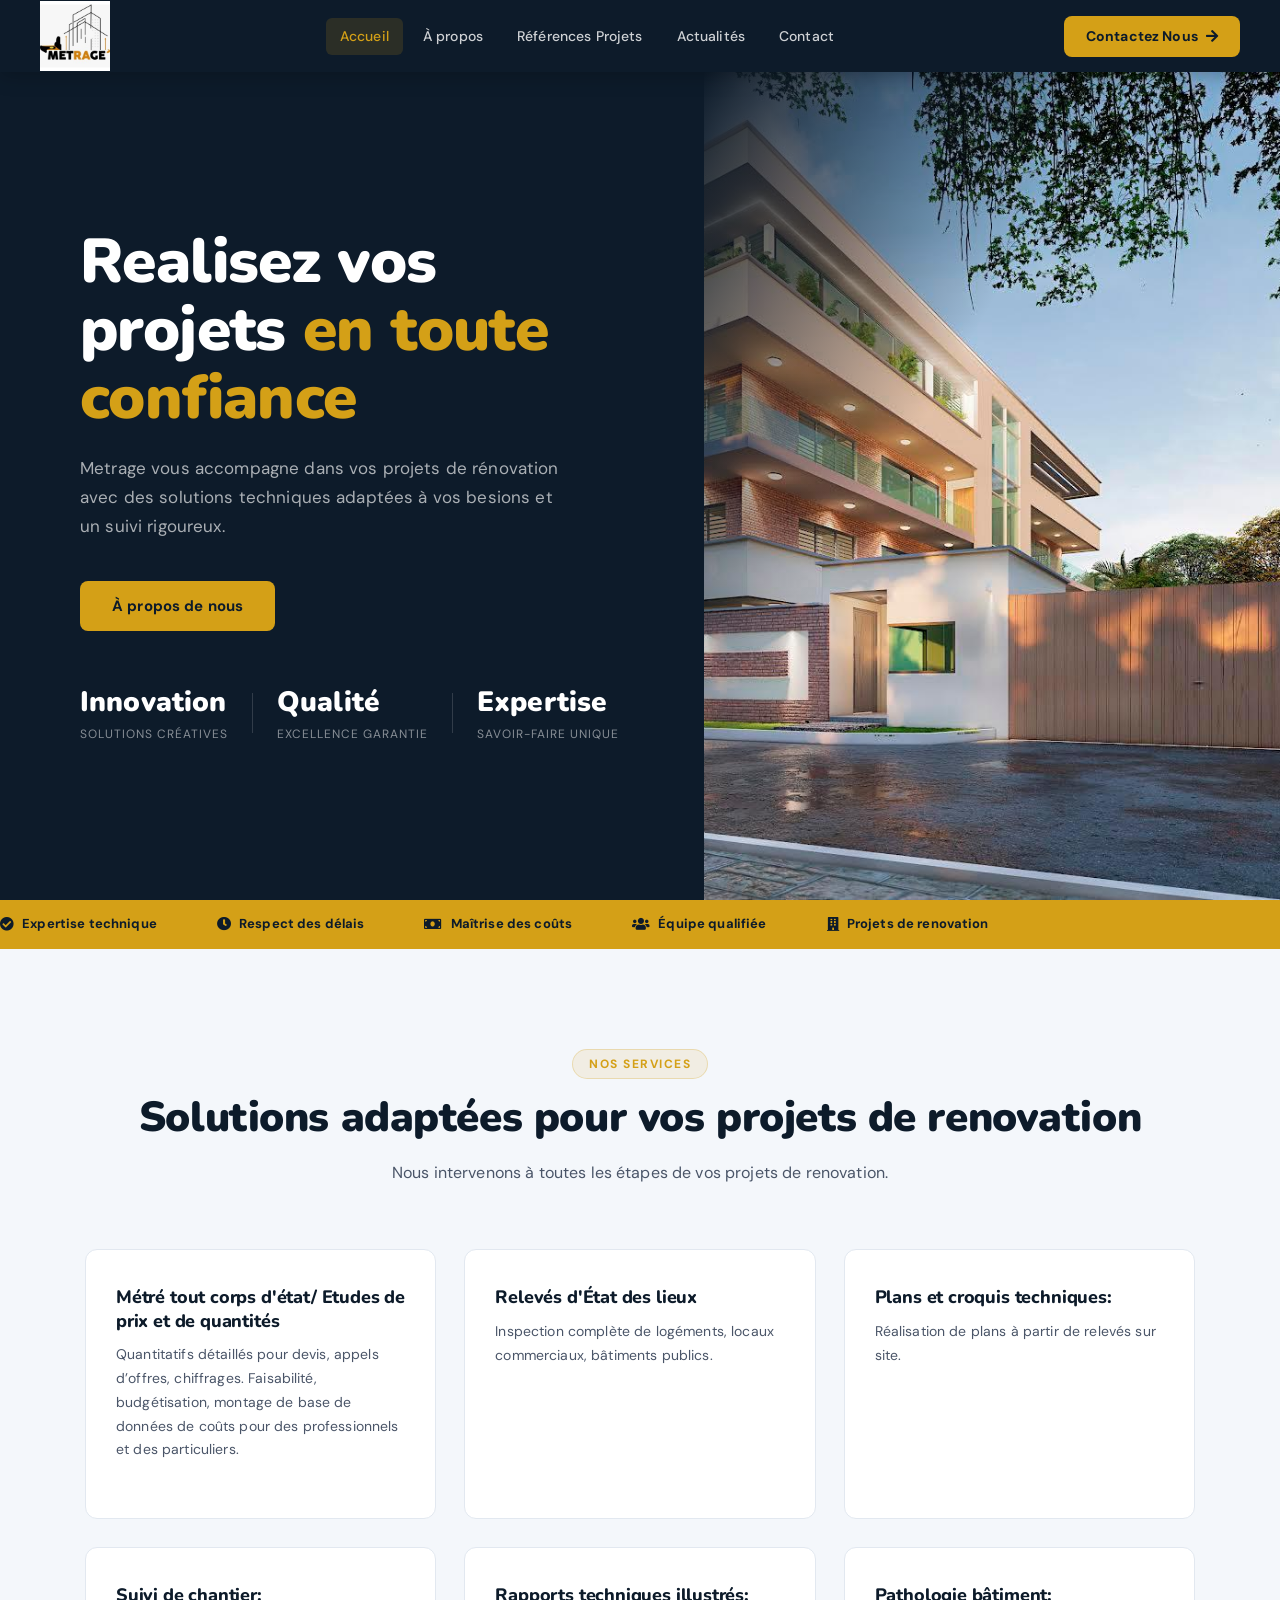
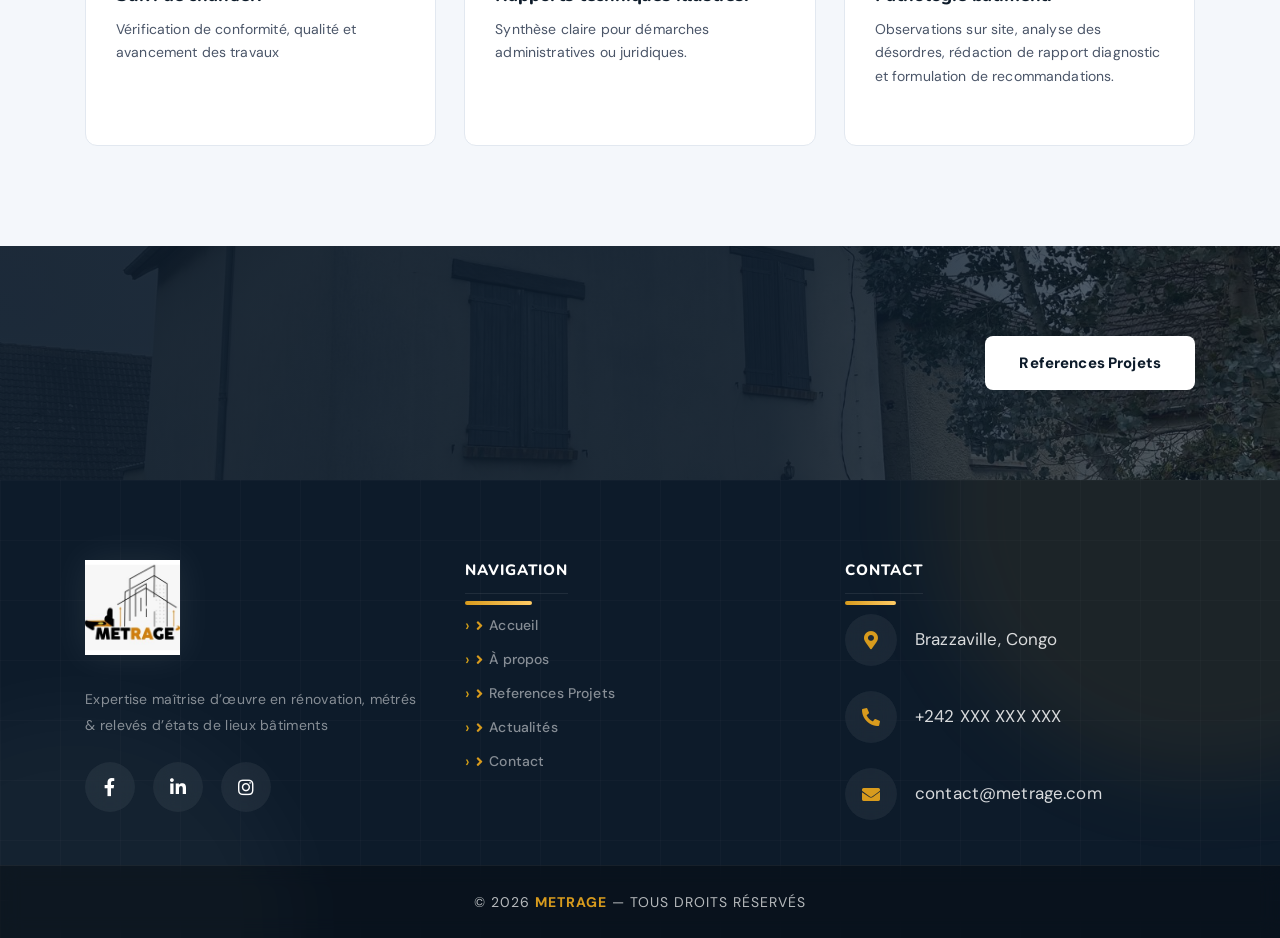
==== commit 4f4cbc4d: "Version12" ====
--- a/index.html
+++ b/index.html
@@ -50,7 +50,7 @@
     <div class="ve-mobile-menu" id="ve-mobile-menu">
         <ul>
             <li><a href="index.html">Accueil</a></li>
-            <li><a href="about.html">Entreprise</a></li>
+            <li><a href="about.html">À propos</a></li>
             <!-- <li><a href="services.html">Services</a></li> -->
             <li><a href="#">Références Projets</a></li>
             <li><a href="post.html">Actualités</a></li>
@@ -234,9 +234,16 @@
                     </li>
 
                     <li>
-                        <a href="services.html">
-                            <i class="fas fa-angle-right"></i>
-                            Services
+                        <a href="#">
+                            <i class="fas fa-angle-right"></i>
+                            References Projets
+                        </a>
+                    </li>
+
+                    <li>
+                        <a href="post.html">
+                            <i class="fas fa-angle-right"></i>
+                            Actualités
                         </a>
                     </li>
 
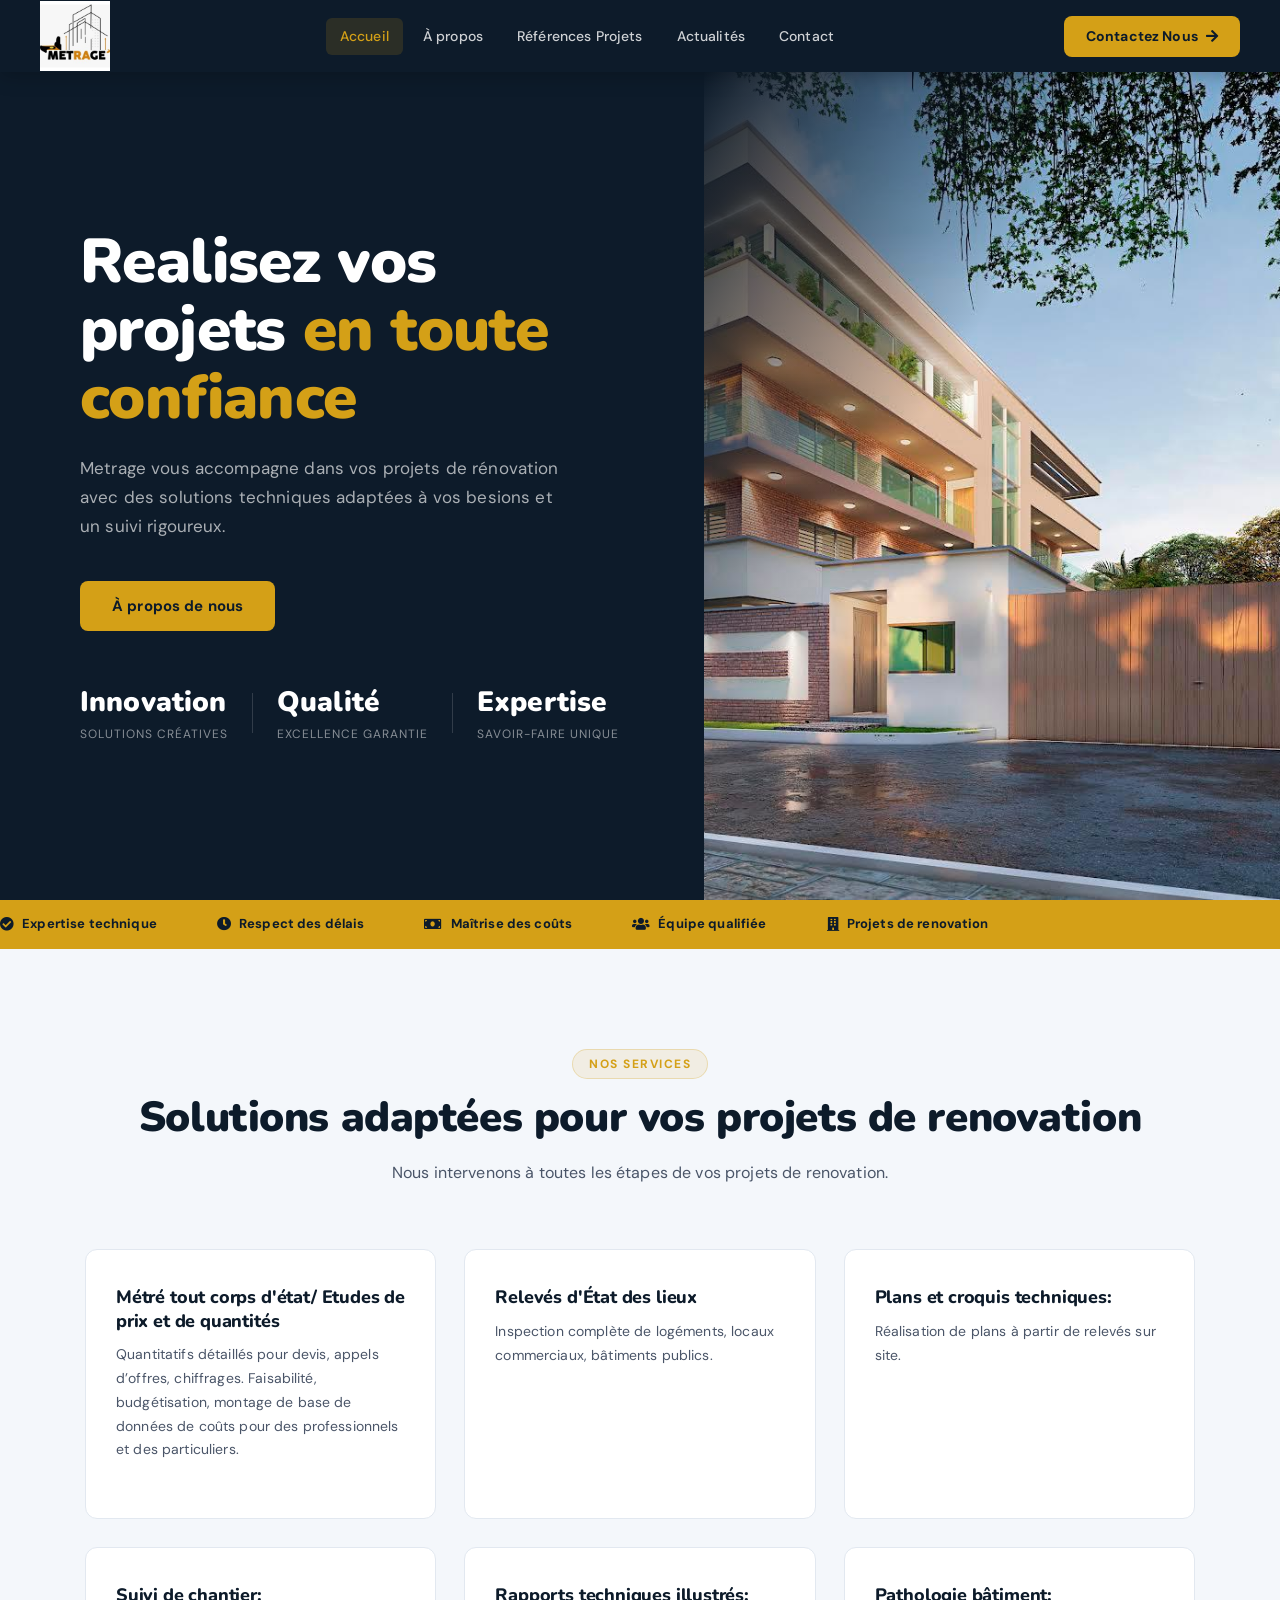
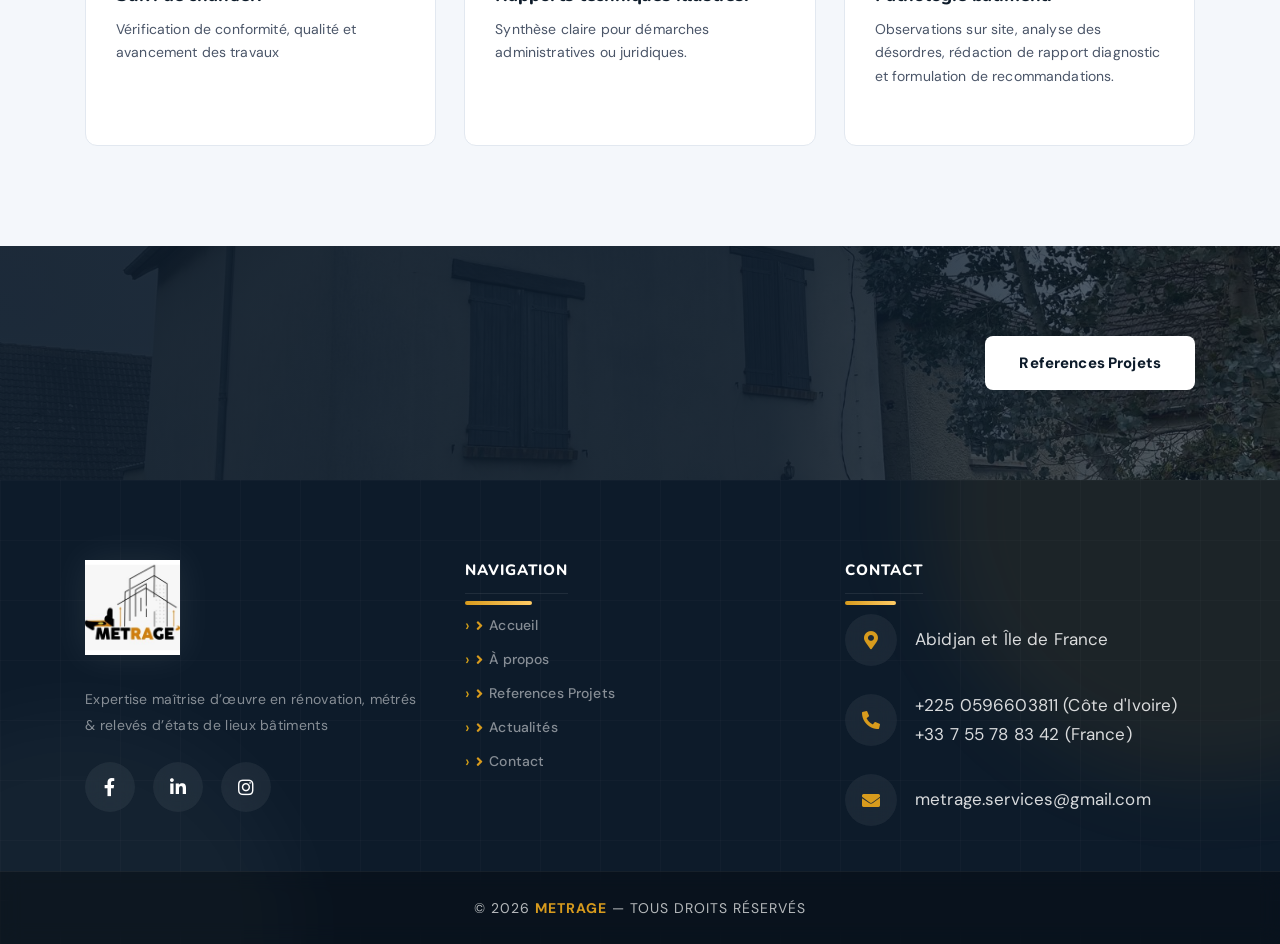
==== commit 25aa71b7: "Version13" ====
--- a/index.html
+++ b/index.html
@@ -273,7 +273,7 @@
                         </div>
 
                         <span>
-                            Brazzaville, Congo
+                            Abidjan et Île de France
                         </span>
                     </li>
 
@@ -283,7 +283,7 @@
                         </div>
 
                         <span>
-                            +242 XXX XXX XXX
+                             +225 0596603811 (Côte d'Ivoire) +33 7 55 78 83 42 (France)
                         </span>
                     </li>
 
@@ -293,7 +293,7 @@
                         </div>
 
                         <span>
-                            contact@metrage.com
+                            metrage.services@gmail.com
                         </span>
                     </li>
 
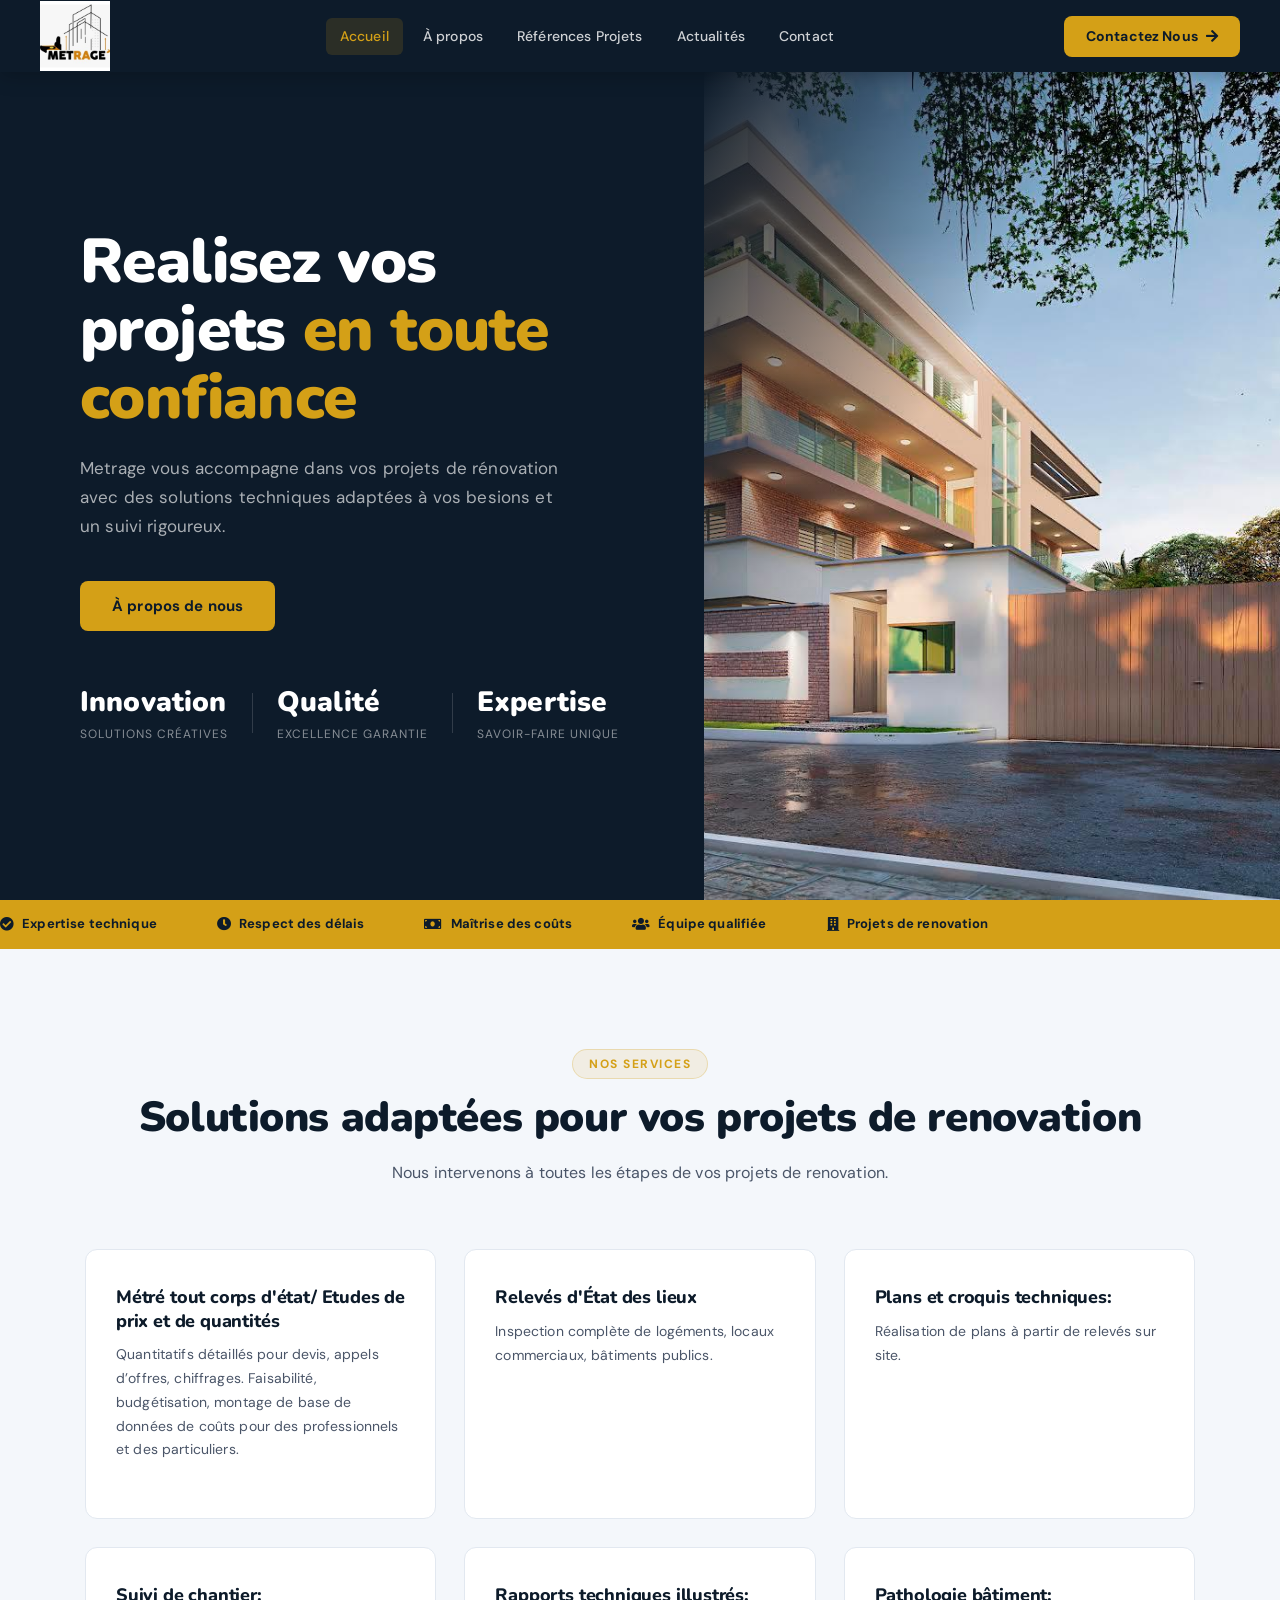
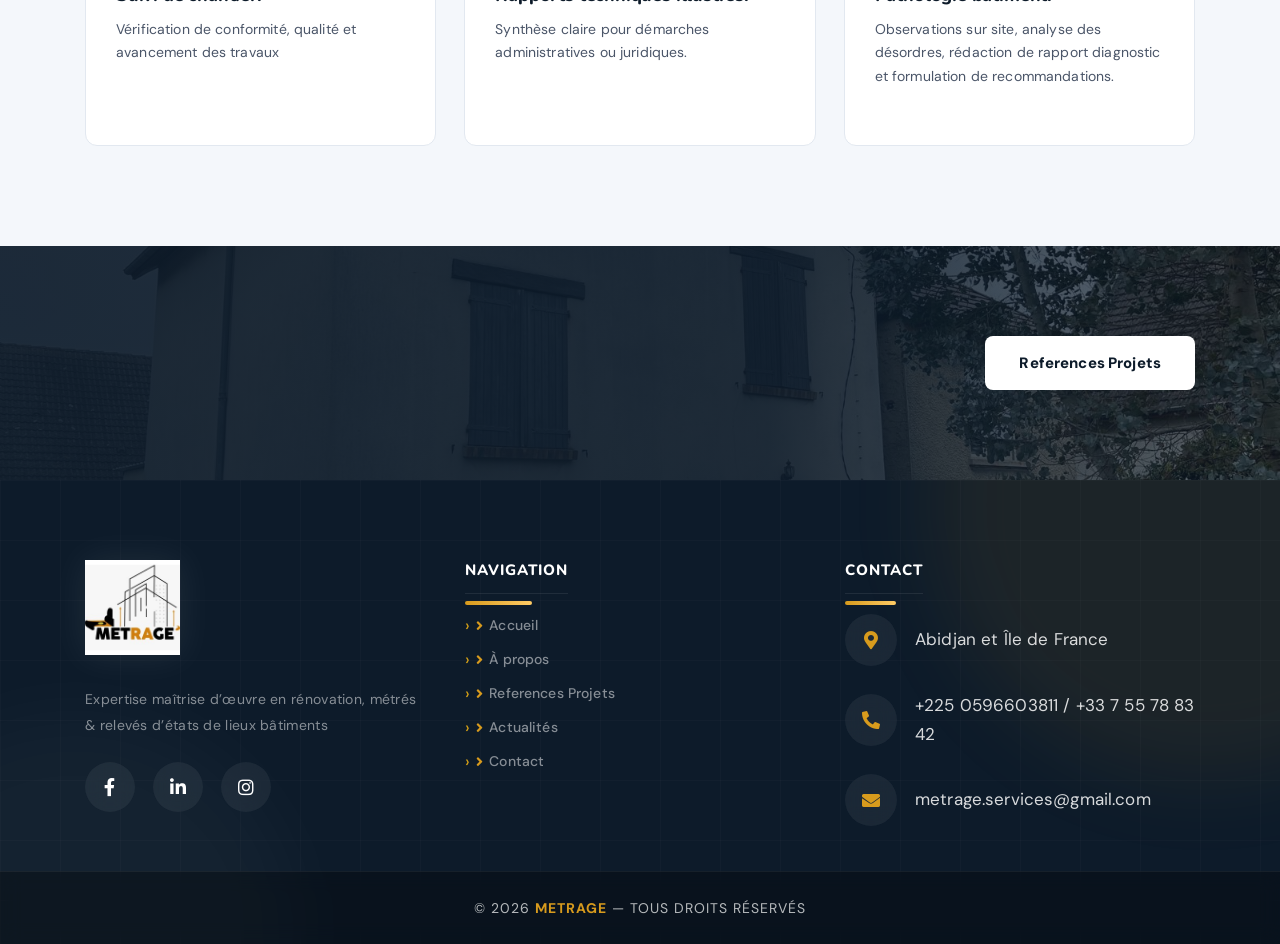
==== commit 2e4e2b1b: "Version14" ====
--- a/index.html
+++ b/index.html
@@ -283,7 +283,7 @@
                         </div>
 
                         <span>
-                             +225 0596603811 (Côte d'Ivoire) +33 7 55 78 83 42 (France)
+                             +225 0596603811 / +33 7 55 78 83 42
                         </span>
                     </li>
 
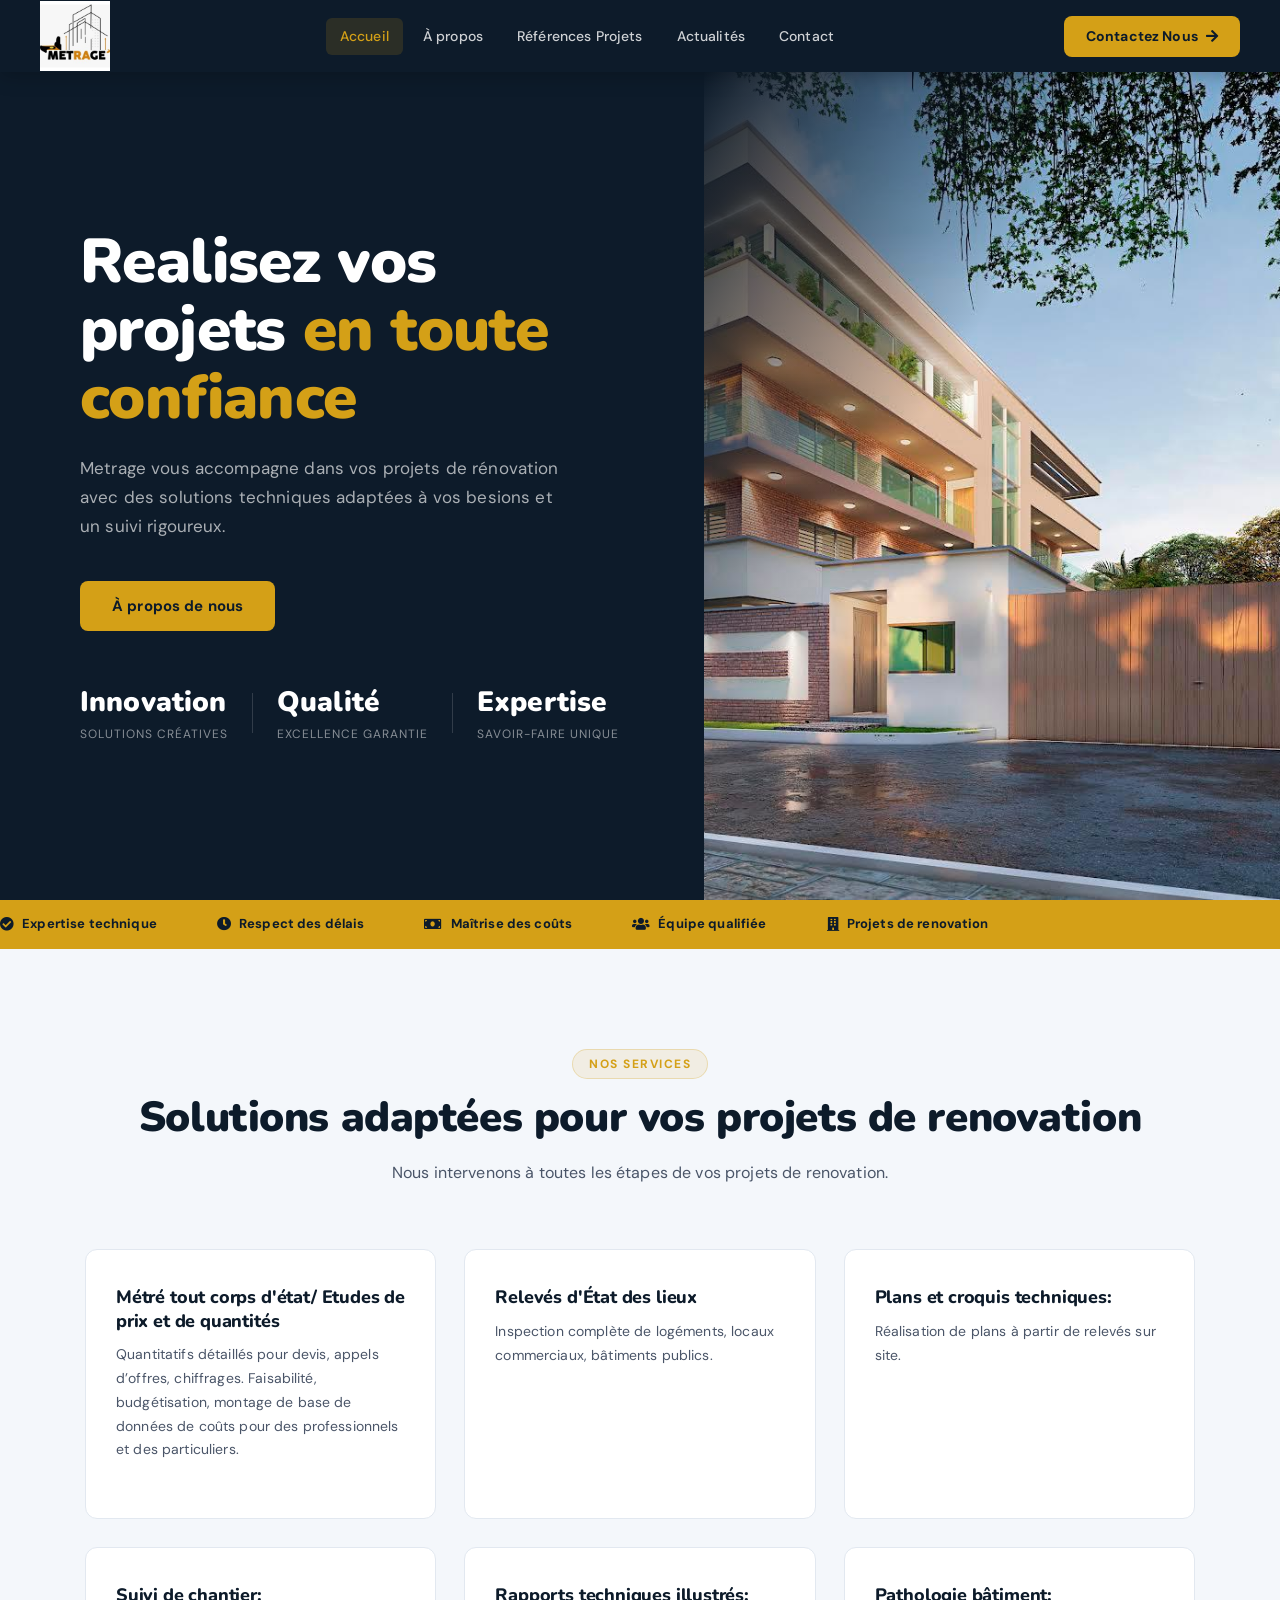
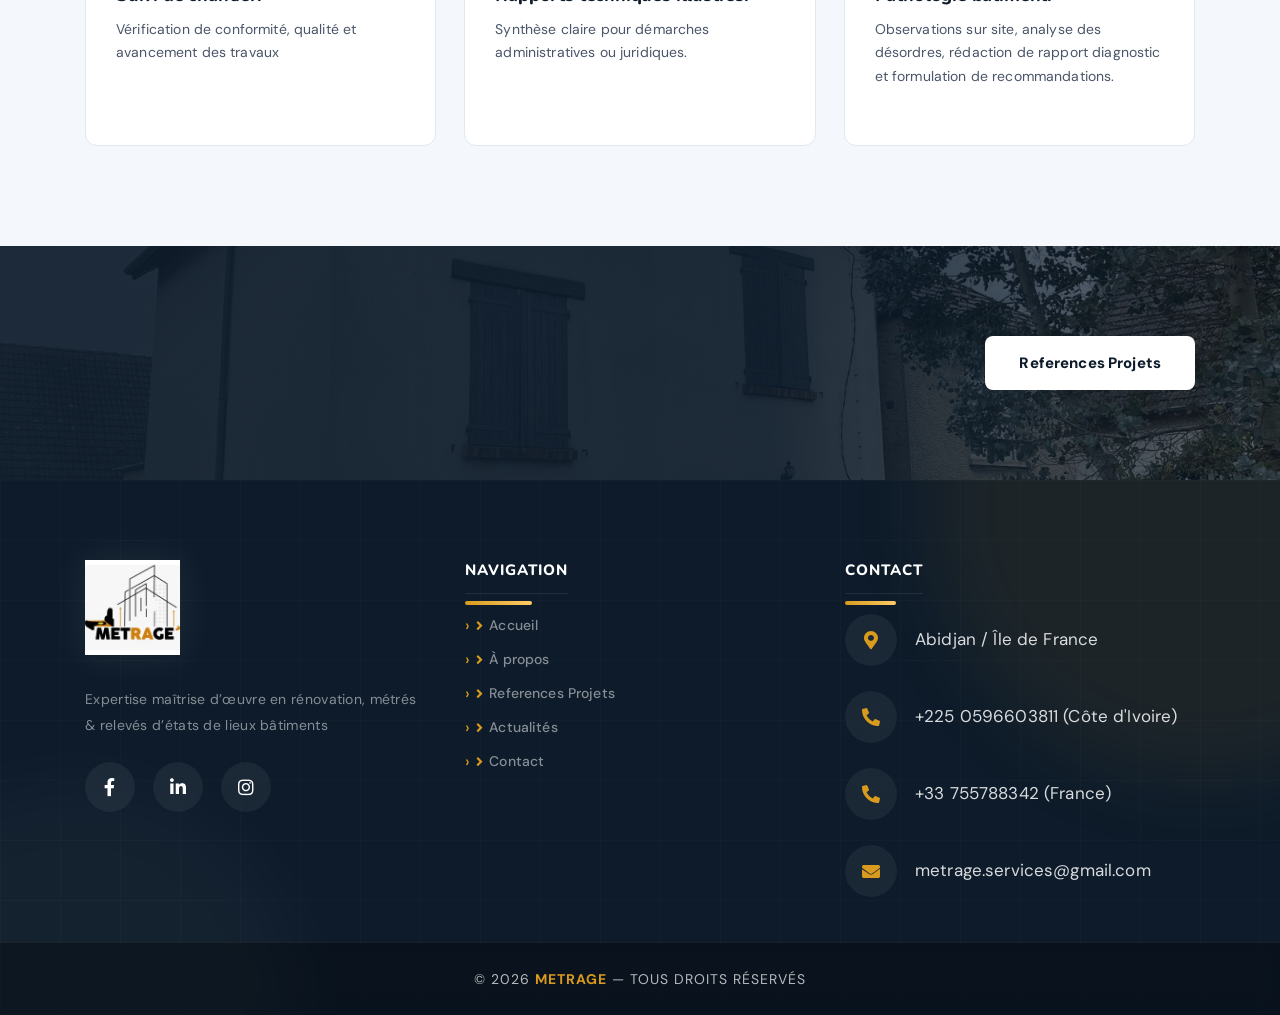
==== commit a9c1d7c0: "Version15" ====
--- a/index.html
+++ b/index.html
@@ -273,7 +273,7 @@
                         </div>
 
                         <span>
-                            Abidjan et Île de France
+                            Abidjan / Île de France
                         </span>
                     </li>
 
@@ -283,8 +283,20 @@
                         </div>
 
                         <span>
-                             +225 0596603811 / +33 7 55 78 83 42
+                             +225 0596603811 (Côte d'Ivoire)
                         </span>
+
+                    </li>
+
+                    <li>
+                        <div class="ve-contact-icon">
+                            <i class="fas fa-phone-alt"></i>
+                        </div>
+
+                        <span>
+                             +33 755788342 (France)
+                        </span>
+
                     </li>
 
                     <li>
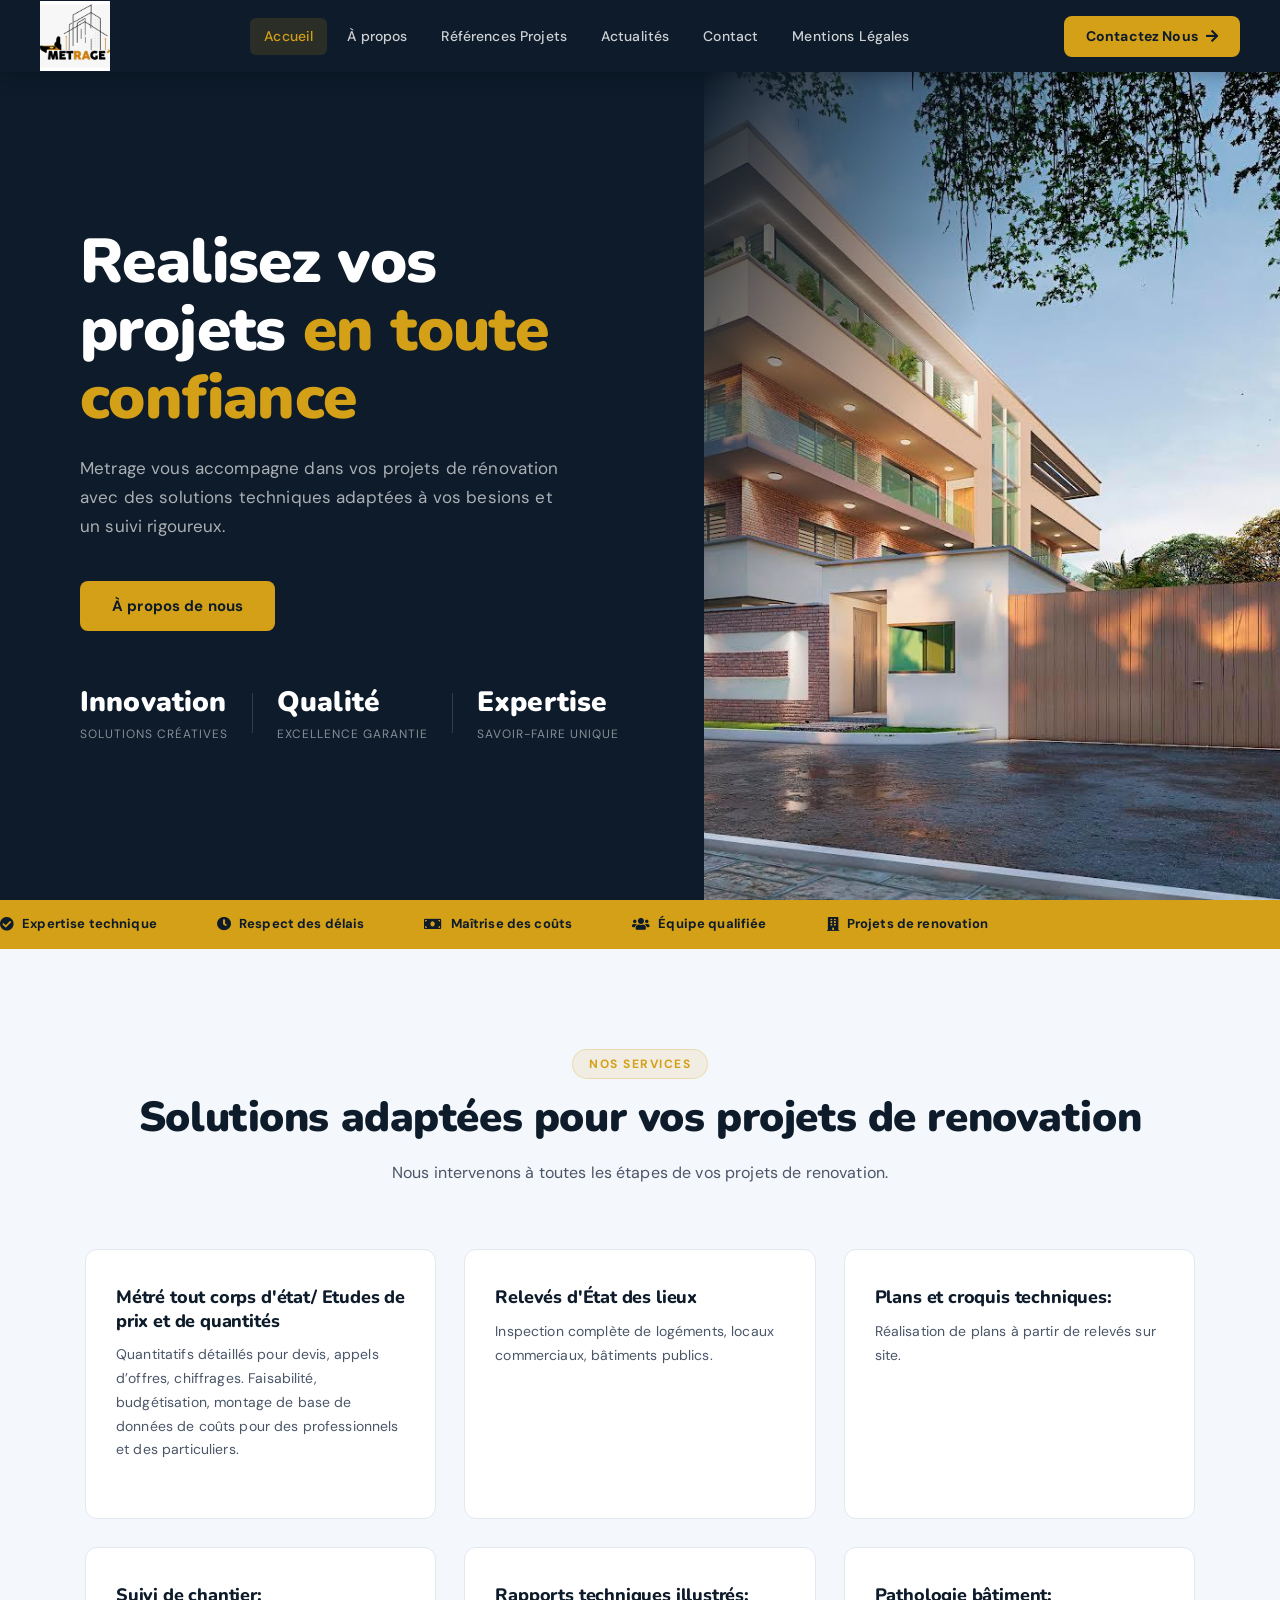
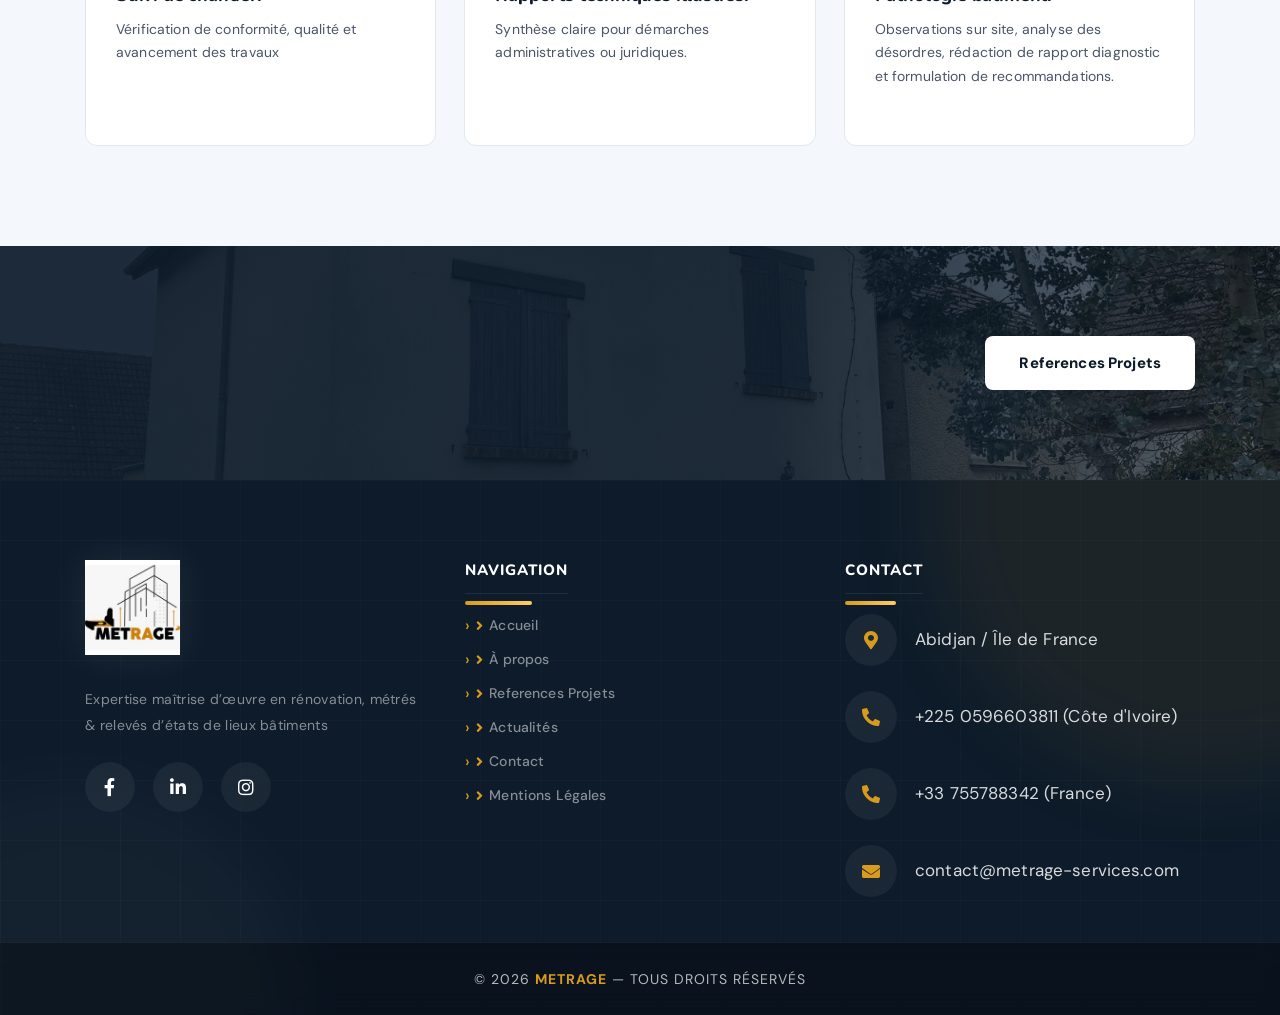
==== commit 4ec57707: "Ver11" ====
--- a/index.html
+++ b/index.html
@@ -32,9 +32,10 @@
             <ul>
                 <li><a href="index.html" class="active">Accueil</a></li>
                  <li><a href="about.html" >À propos</a></li>
-                <li><a href="#">Références Projets</a></li>
+                <li><a href="reference.html">Références Projets</a></li>
                 <li><a href="post.html">Actualités</a></li>
                 <li><a href="contact.html">Contact</a></li>
+                <li><a href="mention.html">Mentions Légales</a></li>
             </ul>
         </nav>
 
@@ -52,9 +53,10 @@
             <li><a href="index.html">Accueil</a></li>
             <li><a href="about.html">À propos</a></li>
             <!-- <li><a href="services.html">Services</a></li> -->
-            <li><a href="#">Références Projets</a></li>
+            <li><a href="reference.html">Références Projets</a></li>
             <li><a href="post.html">Actualités</a></li>
             <li><a href="contact.html">Contact</a></li>
+            <li><a href="mention.html">Mentions Légales</a></li>
         </ul>
     </div>
 </header>
@@ -162,7 +164,7 @@
                 <p>Contactez Metrage pour une étude personnalisée.</p> -->
             </div>
             <div class="col-12 col-lg-4 text-lg-right">
-                <a href="#" class="ve-btn-white">References Projets</a>
+                <a href="reference.html" class="ve-btn-white">References Projets</a>
             </div>
         </div>
     </div>
@@ -234,7 +236,7 @@
                     </li>
 
                     <li>
-                        <a href="#">
+                        <a href="reference.html">
                             <i class="fas fa-angle-right"></i>
                             References Projets
                         </a>
@@ -251,6 +253,13 @@
                         <a href="contact.html">
                             <i class="fas fa-angle-right"></i>
                             Contact
+                        </a>
+                    </li>
+
+                    <li>
+                        <a href="mention.html">
+                            <i class="fas fa-angle-right"></i>
+                            Mentions Légales
                         </a>
                     </li>
 
@@ -305,7 +314,7 @@
                         </div>
 
                         <span>
-                            metrage.services@gmail.com
+                            contact@metrage-services.com
                         </span>
                     </li>
 
